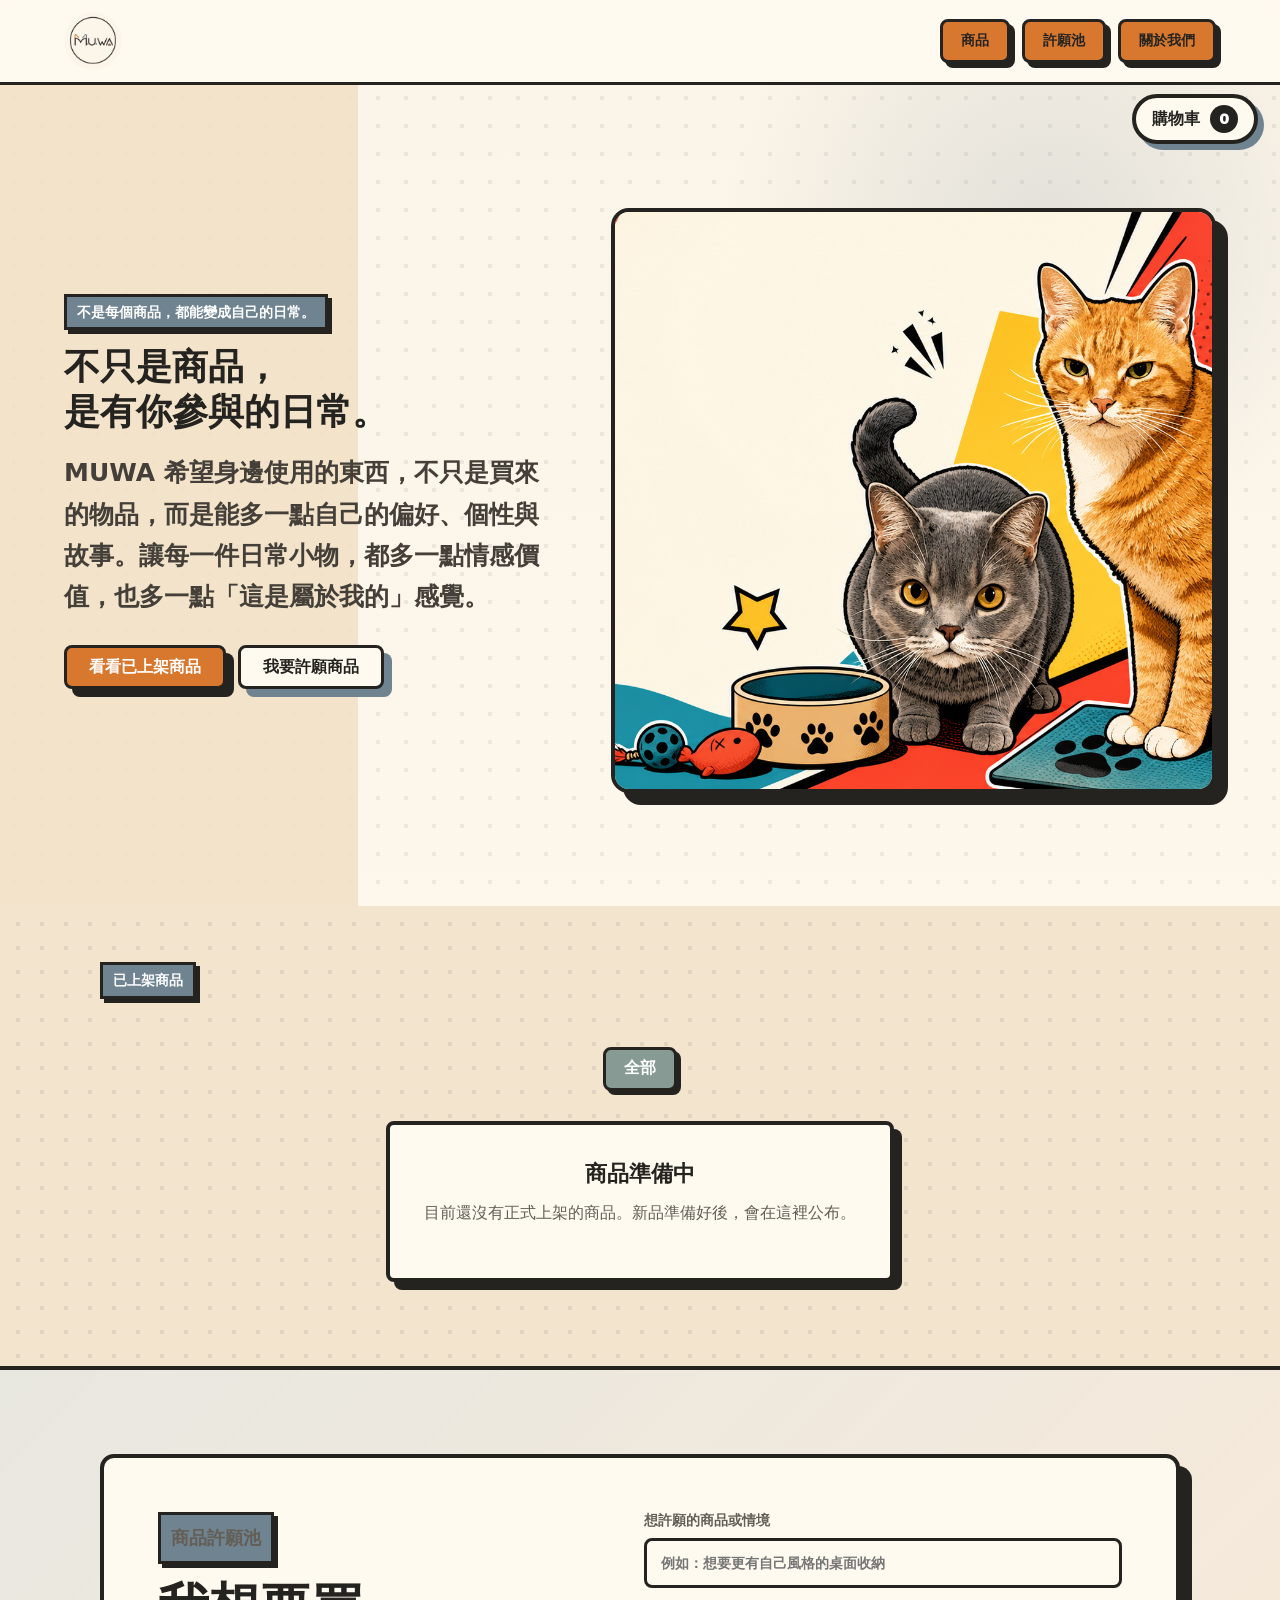
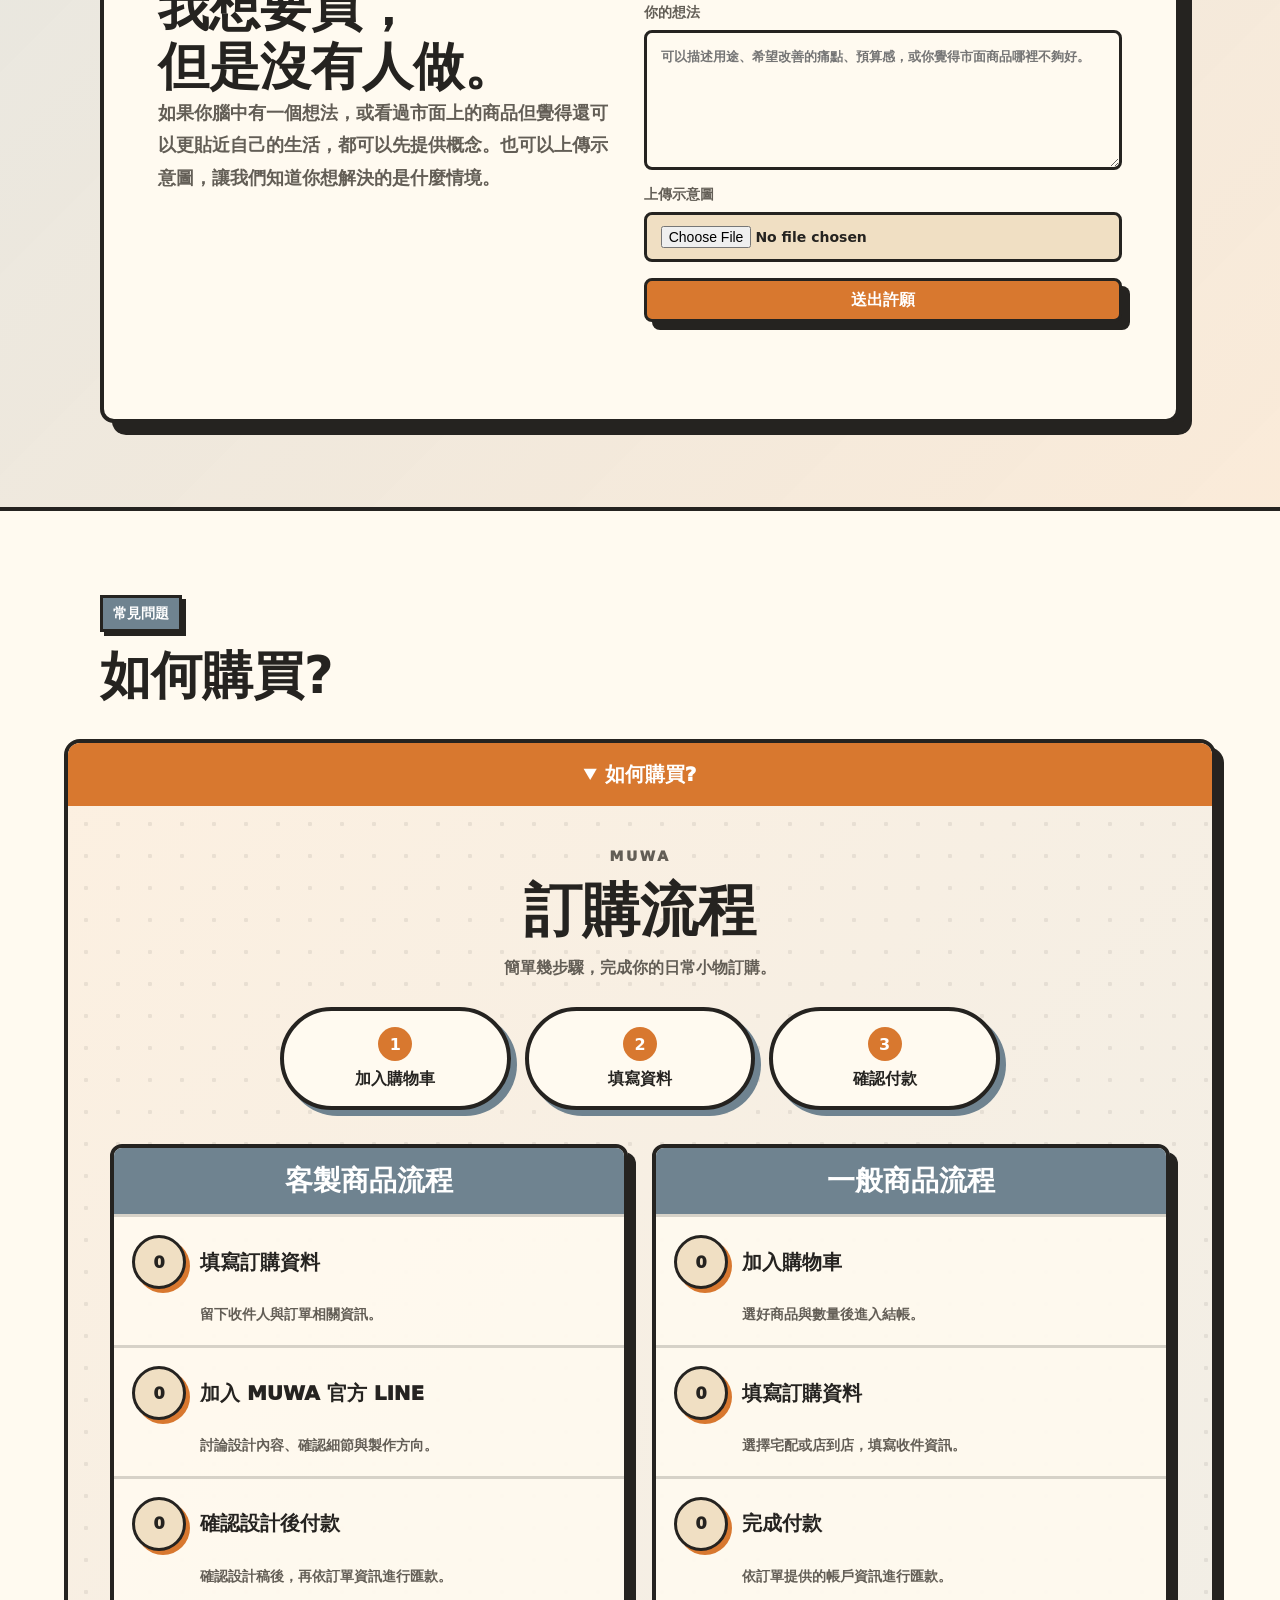
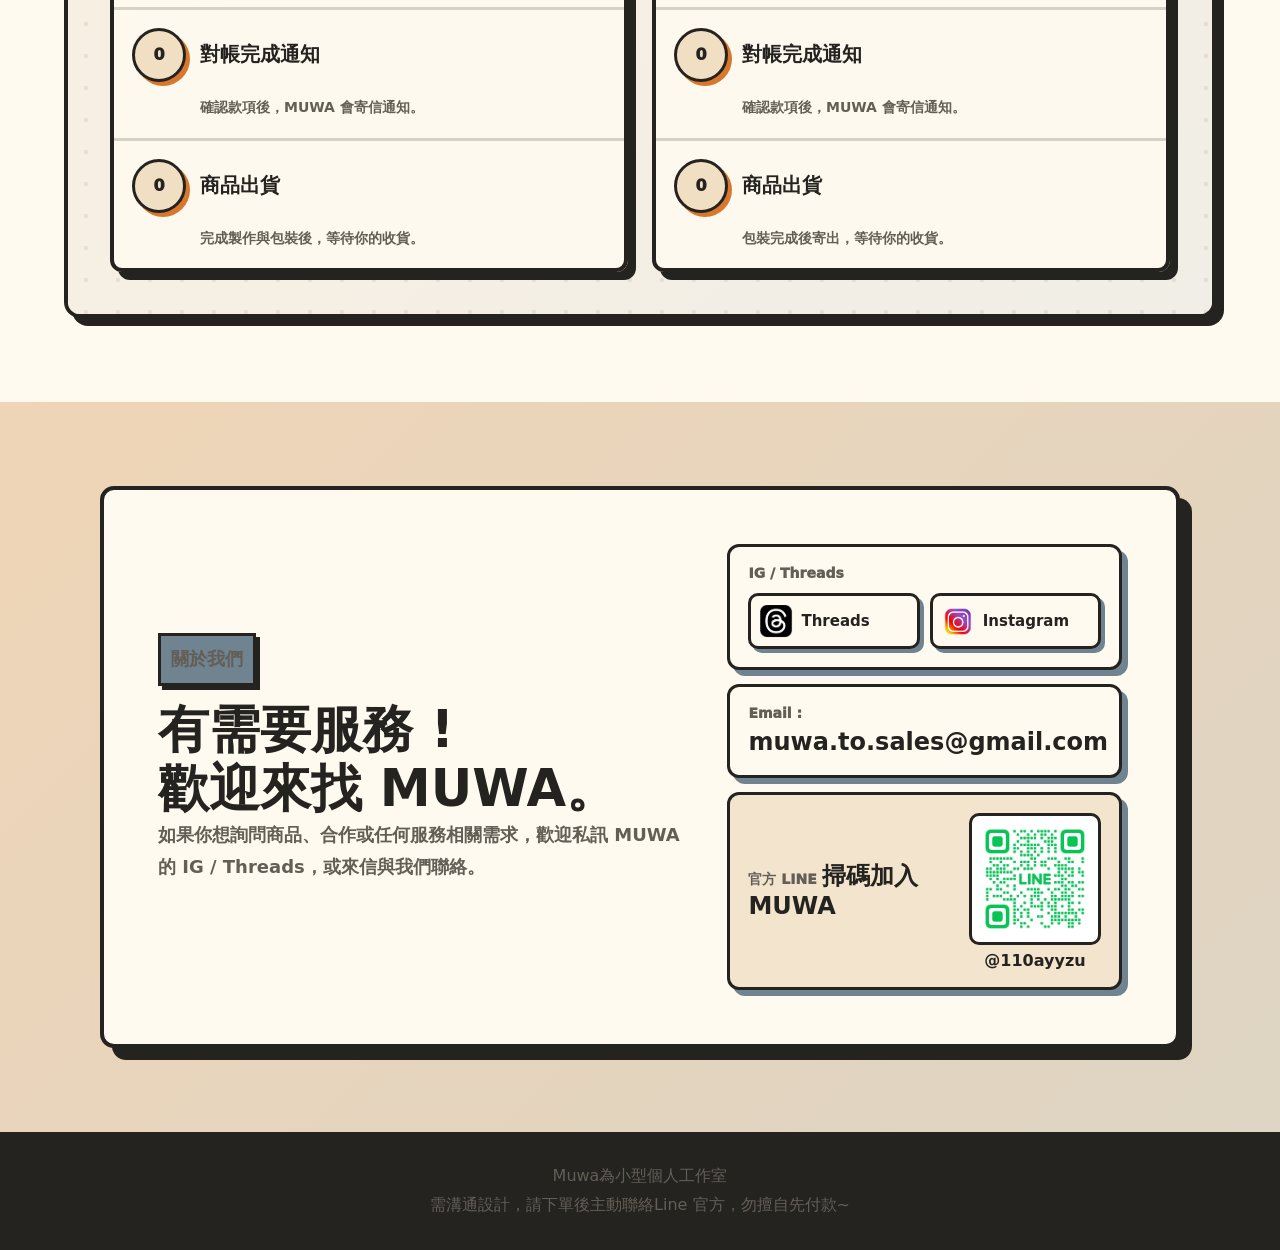
==== index.html @ a6f6527e "Fix add-on editor and add social buttons" ====
<!doctype html>
<html lang="zh-Hant">
  <head>
    <meta charset="UTF-8" />
    <meta name="viewport" content="width=device-width, initial-scale=1.0" />
    <title>MUWA｜不只是商品，是有你參與的日常</title>
    <meta
      name="description"
      content="MUWA 把實際做好、自己也願意使用的商品整理上架。讓每一件日常物品，都多一點關於你的元素與情感價值。"
    />
    <meta name="build-version" content="20260705-about-line-layout" />
    <link rel="stylesheet" href="./styles.css?v=20260705-social-addons" />
  </head>
  <body>
    <header class="site-header" aria-label="主要導覽">
      <a class="brand" href="#top" aria-label="回到首頁">
        <img class="brand-logo" src="./assets/muwa-logo.png" alt="MUWA" />
      </a>
      <nav class="nav-links" aria-label="頁面區塊">
        <a href="#products">商品</a>
        <a href="#wishlist">許願池</a>
        <a href="#about">關於我們</a>
      </nav>
    </header>

    <main id="top">
      <section class="hero" aria-labelledby="hero-title">
        <div class="hero-copy">
          <p class="quiet-line">不是每個商品，都能變成自己的日常。</p>
          <h1 id="hero-title">
            不只是商品，<br />
            是有你參與的日常。
          </h1>
          <p class="hero-lede">
            MUWA 希望身邊使用的東西，不只是買來的物品，而是能多一點自己的偏好、個性與故事。讓每一件日常小物，都多一點情感價值，也多一點「這是屬於我的」感覺。
          </p>
          <div class="hero-actions" aria-label="主要操作">
            <a class="button primary" href="#products">看看已上架商品</a>
            <a class="button secondary" href="#wishlist">我要許願商品</a>
          </div>
        </div>
        <div class="hero-scene">
          <img src="./assets/hero-pop-cats.png" alt="MUWA 普普風品牌主視覺" />
        </div>
      </section>

      <section class="product-section" id="products" aria-labelledby="products-title">
        <div class="section-heading">
          <div>
            <p class="section-kicker">已上架商品</p>
          </div>
        </div>

        <div class="filter-row" aria-label="商品分類">
          <button class="filter-button is-active" data-filter="all" type="button">全部</button>
        </div>

        <div class="product-grid" id="product-grid" aria-live="polite">
          <div class="empty-products">
            <h3>載入中~請稍後~</h3>
            <p>正在讀取最新上架商品。</p>
          </div>
        </div>
      </section>

      <section class="wishlist-section" id="wishlist" aria-labelledby="wishlist-title">
        <div class="wishlist-panel">
          <div>
            <p class="section-kicker">商品許願池</p>
            <h2 id="wishlist-title">
              我想要買，<br />
              但是沒有人做。
            </h2>
            <p>
              如果你腦中有一個想法，或看過市面上的商品但覺得還可以更貼近自己的生活，都可以先提供概念。也可以上傳示意圖，讓我們知道你想解決的是什麼情境。
            </p>
          </div>
          <form class="wishlist-form">
            <label>
              想許願的商品或情境
              <input type="text" name="wishTitle" placeholder="例如：想要更有自己風格的桌面收納" />
            </label>
            <label>
              你的想法
              <textarea name="wishDetail" rows="5" placeholder="可以描述用途、希望改善的痛點、預算感，或你覺得市面商品哪裡不夠好。"></textarea>
            </label>
            <label>
              上傳示意圖
              <input type="file" name="wishImage" accept="image/*" />
            </label>
            <button class="button primary" type="submit">送出許願</button>
            <p class="form-message" role="status" aria-live="polite"></p>
          </form>
        </div>
      </section>

      <section class="faq-section" aria-labelledby="faq-title">
        <div class="section-copy">
          <p class="section-kicker">常見問題</p>
          <h2 id="faq-title">如何購買?</h2>
        </div>
        <div class="faq-list">
          <details open>
            <summary>如何購買?</summary>
            <div class="order-flow-card" aria-label="MUWA 訂購流程">
              <div class="flow-heading">
                <span>MUWA</span>
                <strong>訂購流程</strong>
                <small>簡單幾步驟，完成你的日常小物訂購。</small>
              </div>

              <div class="flow-quick-steps" aria-label="基本步驟">
                <div>
                  <b>1</b>
                  <span>加入購物車</span>
                </div>
                <div>
                  <b>2</b>
                  <span>填寫資料</span>
                </div>
                <div>
                  <b>3</b>
                  <span>確認付款</span>
                </div>
              </div>

              <div class="flow-columns">
                <div class="flow-panel">
                  <h3>客製商品流程</h3>
                  <ol>
                    <li>
                      <span>填寫訂購資料</span>
                      <small>留下收件人與訂單相關資訊。</small>
                    </li>
                    <li>
                      <span>加入 MUWA 官方 LINE</span>
                      <small>討論設計內容、確認細節與製作方向。</small>
                    </li>
                    <li>
                      <span>確認設計後付款</span>
                      <small>確認設計稿後，再依訂單資訊進行匯款。</small>
                    </li>
                    <li>
                      <span>對帳完成通知</span>
                      <small>確認款項後，MUWA 會寄信通知。</small>
                    </li>
                    <li>
                      <span>商品出貨</span>
                      <small>完成製作與包裝後，等待你的收貨。</small>
                    </li>
                  </ol>
                </div>

                <div class="flow-panel">
                  <h3>一般商品流程</h3>
                  <ol>
                    <li>
                      <span>加入購物車</span>
                      <small>選好商品與數量後進入結帳。</small>
                    </li>
                    <li>
                      <span>填寫訂購資料</span>
                      <small>選擇宅配或店到店，填寫收件資訊。</small>
                    </li>
                    <li>
                      <span>完成付款</span>
                      <small>依訂單提供的帳戶資訊進行匯款。</small>
                    </li>
                    <li>
                      <span>對帳完成通知</span>
                      <small>確認款項後，MUWA 會寄信通知。</small>
                    </li>
                    <li>
                      <span>商品出貨</span>
                      <small>包裝完成後寄出，等待你的收貨。</small>
                    </li>
                  </ol>
                </div>
              </div>
            </div>
          </details>
        </div>
      </section>

      <section class="order-section" id="about" aria-labelledby="about-title">
        <div class="order-card">
          <div>
            <p class="section-kicker">關於我們</p>
            <h2 id="about-title">
              有需要服務 !<br />
              歡迎來找 MUWA。
            </h2>
            <p>如果你想詢問商品、合作或任何服務相關需求，歡迎私訊 MUWA 的 IG / Threads，或來信與我們聯絡。</p>
          </div>
          <div class="contact-card" aria-label="MUWA 聯絡資訊">
            <div class="contact-link social-card">
              <span>IG / Threads</span>
              <div class="social-buttons" aria-label="MUWA 社群連結">
                <a
                  class="social-button"
                  href="https://www.threads.com/@muwa.to.sales?invite=0"
                  target="_blank"
                  rel="noopener noreferrer"
                  aria-label="前往 MUWA Threads"
                >
                  <img src="./assets/threads.png" alt="" width="44" height="44" loading="lazy" />
                  <strong>Threads</strong>
                </a>
                <a
                  class="social-button"
                  href="https://www.instagram.com/muwa.to.sales?igsh=MWtxdW9sN3phMHhkeQ%3D%3D&utm_source=qr"
                  target="_blank"
                  rel="noopener noreferrer"
                  aria-label="前往 MUWA Instagram"
                >
                  <img src="./assets/ig.png" alt="" width="44" height="44" loading="lazy" />
                  <strong>Instagram</strong>
                </a>
              </div>
            </div>
            <a class="contact-link" href="mailto:muwa.to.sales@gmail.com">
              <span>Email :</span>
              <strong>muwa.to.sales@gmail.com</strong>
            </a>
            <div class="line-qr-card">
              <div>
                <span>官方 LINE</span>
                <strong>掃碼加入 MUWA</strong>
              </div>
              <div class="line-qr-code">
                <img src="./assets/line-qr.jpg" alt="MUWA 官方 LINE QR Code" width="180" height="180" loading="lazy" />
                <strong>@110ayyzu</strong>
              </div>
            </div>
          </div>
        </div>
      </section>
    </main>

    <footer class="site-footer">
      <p>
        Muwa為小型個人工作室<br />
        需溝通設計，請下單後主動聯絡Line 官方，勿擅自先付款~
      </p>
    </footer>

    <script src="./config.js?v=20260704-backend-wishlist-cache"></script>
    <script src="./script.js?v=20260704-backend-wishlist-cache"></script>
  </body>
</html>
---- styles.css ----
:root {
  --cream: #f8f0e4;
  --paper: #fffaf0;
  --ink: #252320;
  --muted: #635e56;
  --red: #d8782f;
  --yellow: #f0dfc3;
  --blue: #6f8390;
  --teal: #879a94;
  --orange: #d8782f;
  --pink: #ead3c4;
  --line: #252320;
  --shadow: 8px 8px 0 var(--ink);
  --radius: 8px;
  color: var(--ink);
  background: var(--cream);
  font-family: "Noto Sans TC", "PingFang TC", "Microsoft JhengHei", system-ui, sans-serif;
}

* {
  box-sizing: border-box;
}

[hidden] {
  display: none !important;
}

html {
  scroll-behavior: smooth;
  -webkit-text-size-adjust: 100%;
  text-size-adjust: 100%;
}

body {
  margin: 0;
  min-width: 320px;
  background:
    radial-gradient(circle at 14px 14px, rgba(37, 35, 32, 0.08) 0 2px, transparent 2.5px) 0 0 / 28px 28px,
    linear-gradient(180deg, #fbf4e8 0%, #fffaf0 44%, #f0dfc3 100%);
}

a {
  color: inherit;
  text-decoration: none;
}

button,
input,
select {
  font: inherit;
}

body.detail-open {
  overflow: hidden;
}

.site-header {
  position: sticky;
  top: 0;
  z-index: 20;
  display: flex;
  align-items: center;
  justify-content: space-between;
  gap: 24px;
  padding: 12px clamp(18px, 5vw, 72px);
  background: rgba(255, 250, 240, 0.92);
  border-bottom: 3px solid var(--ink);
  backdrop-filter: blur(14px);
}

.brand,
.nav-links,
.micro-proof,
.hero-actions,
.filter-row {
  display: flex;
  align-items: center;
}

.brand {
  flex: 0 0 auto;
  line-height: 0;
}

.brand-logo {
  display: block;
  width: 58px;
  height: 58px;
  max-height: none;
  object-fit: contain;
  border-radius: 50%;
}

.nav-links {
  gap: 12px;
  color: var(--ink);
  font-size: 14px;
  font-weight: 950;
}

.nav-links a {
  display: inline-flex;
  min-height: 44px;
  align-items: center;
  justify-content: center;
  padding: 0 18px;
  background: var(--orange);
  border: 3px solid var(--ink);
  border-radius: var(--radius);
  box-shadow: 5px 5px 0 var(--ink);
  transition: transform 180ms ease, box-shadow 180ms ease;
}

.nav-links a:hover {
  color: var(--ink);
  transform: translate(-2px, -2px);
}

.header-cta,
.button,
.filter-button {
  min-height: 44px;
  border: 3px solid var(--ink);
  border-radius: var(--radius);
  cursor: pointer;
  font-weight: 950;
}

.header-cta {
  display: inline-flex;
  align-items: center;
  padding: 0 18px;
  background: var(--orange);
  color: var(--ink);
  box-shadow: 5px 5px 0 var(--ink);
}

.hero {
  display: grid;
  grid-template-columns: minmax(0, 0.9fr) minmax(420px, 1.1fr);
  gap: clamp(28px, 4vw, 64px);
  align-items: center;
  min-height: calc(100vh - 79px);
  padding: clamp(34px, 6vw, 72px) clamp(18px, 5vw, 72px) 58px;
  background:
    linear-gradient(90deg, rgba(240, 223, 195, 0.82) 0 28%, transparent 28%),
    radial-gradient(circle at 82% 18%, rgba(111, 131, 144, 0.18), transparent 26%);
}

.hero-copy {
  max-width: 650px;
}

.quiet-line,
.section-kicker {
  display: inline-block;
  margin: 0 0 14px;
  padding: 7px 10px;
  background: var(--blue);
  border: 3px solid var(--ink);
  color: #fff;
  font-size: 14px;
  font-weight: 950;
  line-height: 1.2;
  box-shadow: 4px 4px 0 var(--ink);
}

h1,
h2,
h3,
p {
  margin-top: 0;
}

h1 {
  margin-bottom: 18px;
  font-size: clamp(30px, 3vw, 36px);
  line-height: 1.25;
  letter-spacing: 0;
}

.hero-lede {
  max-width: 590px;
  margin-bottom: 28px;
  color: #443f38;
  font-size: clamp(18px, 2vw, 25px);
  line-height: 1.65;
  font-weight: 750;
}

.hero-actions {
  flex-wrap: wrap;
  gap: 12px;
  margin-bottom: 22px;
}

.button {
  display: inline-flex;
  align-items: center;
  justify-content: center;
  padding: 0 22px;
  transition: transform 180ms ease, box-shadow 180ms ease;
}

.button:hover,
.filter-button:hover,
.header-cta:hover {
  transform: translate(-2px, -2px);
}

.button.primary {
  background: var(--orange);
  color: #fff;
  box-shadow: var(--shadow);
}

.button.secondary {
  background: var(--paper);
  color: var(--ink);
  box-shadow: 8px 8px 0 var(--blue);
}

.micro-proof {
  flex-wrap: wrap;
  gap: 10px;
}

.micro-proof span {
  padding: 8px 10px;
  background: var(--paper);
  border: 3px solid var(--ink);
  border-radius: 999px;
  color: var(--ink);
  font-size: 13px;
  font-weight: 950;
}

.hero-scene {
  position: relative;
}

.hero-scene img {
  width: 100%;
  height: min(65vh, 660px);
  min-height: 500px;
  object-fit: cover;
  object-position: center;
  border: 4px solid var(--ink);
  border-radius: 18px;
  box-shadow: 12px 12px 0 var(--ink);
  background: var(--yellow);
}

section {
  padding: 84px clamp(18px, 5vw, 72px);
}

.product-section {
  padding-top: 56px;
}

.intro-band {
  background:
    linear-gradient(135deg, rgba(216, 120, 47, 0.14), transparent 44%),
    var(--paper);
  border-top: 4px solid var(--ink);
  border-bottom: 4px solid var(--ink);
}

.section-copy,
.section-heading {
  max-width: 1080px;
  margin: 0 auto 34px;
}

.section-heading {
  display: grid;
  grid-template-columns: minmax(0, 0.9fr) minmax(280px, 0.55fr);
  gap: 28px;
  align-items: end;
}

h2 {
  margin-bottom: 0;
  font-size: clamp(33px, 4vw, 58px);
  line-height: 1.16;
  letter-spacing: 0;
}

.section-copy > p:not(.section-kicker),
.section-heading > p,
.quality-panel > .section-copy p:not(.section-kicker),
.wishlist-panel p,
.order-card p {
  color: var(--muted);
  font-size: 18px;
  line-height: 1.8;
  font-weight: 650;
}

.story-grid {
  display: grid;
  grid-template-columns: repeat(3, minmax(0, 1fr));
  gap: 18px;
  max-width: 1080px;
  margin: 0 auto;
}

.story-grid article {
  padding: 26px;
  background: var(--paper);
  border: 3px solid var(--ink);
  border-radius: var(--radius);
  box-shadow: 7px 7px 0 var(--ink);
}

.story-grid article:nth-child(2) {
  background: #e5edf0;
}

.story-grid article:nth-child(3) {
  background: #ead3c4;
}

.story-icon {
  display: inline-flex;
  width: 46px;
  height: 46px;
  align-items: center;
  justify-content: center;
  margin-bottom: 22px;
  background: var(--yellow);
  border: 3px solid var(--ink);
  border-radius: 50%;
  font-weight: 950;
}

h3 {
  margin-bottom: 10px;
  font-size: 22px;
}

.story-grid p,
.product-copy span,
.check-list p,
.faq-list p,
.site-footer p {
  color: var(--muted);
  line-height: 1.7;
}

.product-section {
  background:
    radial-gradient(circle at 18px 18px, rgba(37, 35, 32, 0.09) 0 2px, transparent 2.5px) 0 0 / 24px 24px,
    #f3e4cd;
}

.filter-row {
  flex-wrap: wrap;
  justify-content: center;
  gap: 10px;
  margin-bottom: 30px;
}

.filter-button {
  padding: 0 18px;
  background: var(--paper);
  color: var(--ink);
  box-shadow: 4px 4px 0 var(--ink);
}

.filter-button.is-active {
  background: var(--teal);
  color: #fff;
}

.product-grid {
  display: grid;
  grid-template-columns: repeat(4, minmax(0, 1fr));
  gap: 18px;
  max-width: 1160px;
  margin: 0 auto;
}

.empty-products {
  grid-column: 1 / -1;
  max-width: 720px;
  margin: 0 auto;
  padding: 34px;
  background: var(--paper);
  border: 4px solid var(--ink);
  border-radius: var(--radius);
  box-shadow: var(--shadow);
  text-align: center;
}

.empty-products p {
  color: var(--muted);
  line-height: 1.8;
}

.product-card {
  overflow: hidden;
  background: var(--paper);
  border: 4px solid var(--ink);
  border-radius: var(--radius);
  box-shadow: var(--shadow);
  transition: transform 180ms ease;
}

.product-card.is-hidden {
  display: none;
}

.product-card:hover {
  transform: translateY(-4px);
}

.product-open {
  display: grid;
  grid-template-rows: auto 1fr;
  width: 100%;
  height: 100%;
  padding: 0;
  border: 0;
  background: transparent;
  color: inherit;
  text-align: left;
  cursor: pointer;
}

.product-visual {
  position: relative;
  display: grid;
  aspect-ratio: 1.15 / 1;
  place-items: center;
  border-bottom: 4px solid var(--ink);
  overflow: hidden;
}

.product-category-badge {
  position: absolute;
  top: 12px;
  left: 12px;
  z-index: 2;
  display: inline-flex;
  min-height: 34px;
  align-items: center;
  padding: 0 10px;
  background: var(--yellow);
  border: 3px solid var(--ink);
  color: var(--ink);
  font-size: 14px;
  font-weight: 950;
  line-height: 1.2;
  box-shadow: 4px 4px 0 var(--ink);
}

.product-visual.has-image {
  background: #f0dfc3;
}

.product-visual.has-image img {
  width: 100%;
  height: 100%;
  object-fit: contain;
  object-position: var(--image-position, 50% 50%);
  transform: scale(var(--image-scale, 1));
}

.image-frame {
  width: 100%;
  height: 100%;
  background-image: var(--image-url);
  background-position: var(--image-position, 50% 50%);
  background-size: var(--image-size, 100% auto);
  background-repeat: no-repeat;
}

.product-visual .image-frame {
  background-size: contain;
}

.product-visual::before,
.product-visual::after,
.product-visual > span:not(.product-category-badge) {
  content: "";
  position: absolute;
}

.visual-bowl {
  background: linear-gradient(135deg, var(--yellow) 0 50%, #fffaf0 50%);
}

.visual-bowl > span:not(.product-category-badge) {
  width: 132px;
  height: 70px;
  bottom: 58px;
  background: var(--red);
  border: 4px solid var(--ink);
  border-radius: 0 0 46px 46px;
  box-shadow: 7px 7px 0 var(--ink);
}

.visual-bowl::before {
  width: 152px;
  height: 32px;
  bottom: 112px;
  background: #fffaf0;
  border: 4px solid var(--ink);
  border-radius: 50%;
  z-index: 2;
}

.visual-mat {
  background: linear-gradient(135deg, #e5edf0 0 50%, var(--pink) 50%);
}

.visual-mat > span:not(.product-category-badge) {
  width: 144px;
  height: 96px;
  background:
    radial-gradient(circle at 44px 48px, var(--ink) 0 8px, transparent 9px),
    radial-gradient(circle at 74px 48px, var(--ink) 0 8px, transparent 9px),
    radial-gradient(circle at 60px 64px, var(--ink) 0 9px, transparent 10px),
    var(--paper);
  border: 4px solid var(--ink);
  border-radius: 16px;
  box-shadow: 7px 7px 0 var(--ink);
}

.visual-key {
  background: linear-gradient(135deg, #fffaf0 0 45%, var(--blue) 45%);
}

.visual-key > span:not(.product-category-badge) {
  width: 112px;
  height: 112px;
  background: var(--orange);
  border: 4px solid var(--ink);
  border-radius: 50% 50% 44% 44%;
  box-shadow: 7px 7px 0 var(--ink);
}

.visual-key::before,
.visual-key::after {
  width: 32px;
  height: 32px;
  top: 52px;
  background: var(--orange);
  border: 4px solid var(--ink);
  transform: rotate(45deg);
}

.visual-key::before {
  left: calc(50% - 66px);
}

.visual-key::after {
  right: calc(50% - 66px);
}

.visual-toy {
  background: linear-gradient(135deg, var(--teal) 0 48%, #fffaf0 48%);
}

.visual-toy > span:not(.product-category-badge) {
  width: 132px;
  height: 28px;
  background: var(--yellow);
  border: 4px solid var(--ink);
  border-radius: 999px;
  transform: rotate(-18deg);
  box-shadow: 7px 7px 0 var(--ink);
}

.visual-toy::before {
  width: 48px;
  height: 48px;
  background: var(--red);
  border: 4px solid var(--ink);
  border-radius: 50%;
  transform: translate(62px, -38px);
}

.product-copy {
  display: flex;
  min-height: 260px;
  flex-direction: column;
  justify-content: space-between;
  gap: 18px;
  padding: 20px;
}

.product-copy-main {
  display: grid;
  gap: 8px;
}

.product-copy h3 {
  margin: 0;
}

.product-copy-main p,
.product-copy-main span {
  margin: 0;
}

.product-copy strong {
  display: inline-flex;
  min-height: 32px;
  align-items: center;
  padding: 6px 10px;
  background: var(--ink);
  color: #fff;
  border-radius: 999px;
  font-size: 13px;
}

.product-meta {
  display: flex;
  width: 100%;
  flex-wrap: nowrap;
  gap: 10px;
  justify-content: space-between;
  align-items: center;
  margin-top: auto;
}

.product-meta strong {
  margin-top: 0;
}

.product-link {
  display: inline-flex;
  min-height: 32px;
  align-items: center;
  padding: 0 10px;
  background: var(--orange);
  border: 3px solid var(--ink);
  border-radius: 999px;
  color: #fff;
  font-size: 13px;
  font-weight: 950;
}

.product-detail-pill {
  display: inline-flex;
  min-height: 32px;
  align-items: center;
  justify-content: center;
  white-space: nowrap;
  padding: 0 10px;
  background: var(--orange);
  border: 3px solid var(--ink);
  border-radius: 999px;
  color: #fff;
  font-size: 13px;
  font-weight: 950;
}

.product-detail {
  position: fixed;
  inset: 0;
  z-index: 80;
  display: none;
  padding: 28px;
  overflow: auto;
}

.product-detail.is-open {
  display: block;
}

.product-detail-backdrop {
  position: fixed;
  inset: 0;
  background: rgba(37, 35, 32, 0.72);
}

.product-detail-panel {
  position: relative;
  z-index: 1;
  display: grid;
  grid-template-columns: minmax(320px, 1fr) minmax(320px, 0.82fr);
  gap: 32px;
  width: min(1180px, 100%);
  margin: 0 auto;
  padding: clamp(20px, 3vw, 36px);
  background: var(--paper);
  border: 4px solid var(--ink);
  border-radius: 14px;
  box-shadow: 14px 14px 0 var(--ink);
}

.product-detail-panel > * {
  min-width: 0;
}

.detail-close {
  position: absolute;
  top: 14px;
  right: 14px;
  width: 44px;
  height: 44px;
  border: 3px solid var(--ink);
  border-radius: 50%;
  background: var(--orange);
  color: #fff;
  font-size: 28px;
  font-weight: 950;
  line-height: 1;
  cursor: pointer;
}

.detail-gallery {
  display: grid;
  gap: 14px;
  align-content: start;
  min-width: 0;
}

.detail-main-image {
  display: grid;
  width: 100%;
  max-width: 100%;
  aspect-ratio: 1.45 / 1;
  min-height: 360px;
  place-items: center;
  overflow: hidden;
  background: var(--yellow);
  border: 4px solid var(--ink);
  border-radius: var(--radius);
}

.detail-main-image img {
  width: 100%;
  height: 100%;
  max-height: 620px;
  object-fit: cover;
  object-position: var(--image-position, 50% 50%);
  transform: scale(var(--image-scale, 1));
  background: #fffaf0;
}

.detail-main-image .image-frame {
  width: 100%;
  height: 100%;
}

.detail-image-placeholder {
  display: grid;
  width: 100%;
  min-height: 470px;
  place-items: center;
  color: var(--muted);
  font-size: 34px;
  font-weight: 950;
}

.detail-thumbs {
  display: grid;
  grid-template-columns: repeat(5, minmax(0, 1fr));
  gap: 10px;
}

.detail-thumbs button {
  aspect-ratio: 1;
  overflow: hidden;
  padding: 0;
  background: var(--paper);
  border: 3px solid var(--ink);
  border-radius: var(--radius);
  cursor: pointer;
}

.detail-thumbs button.is-active {
  border-color: var(--orange);
  box-shadow: 4px 4px 0 var(--ink);
}

.detail-thumbs img {
  width: 100%;
  height: 100%;
  object-fit: cover;
}

.detail-info {
  align-self: start;
  padding-right: 52px;
}

.detail-info h2 {
  margin-bottom: 14px;
  font-size: clamp(30px, 4vw, 46px);
}

.detail-description {
  display: grid;
  gap: 8px;
  color: var(--ink);
  font-size: 18px;
  font-weight: 800;
  line-height: 1.75;
}

.detail-description p {
  margin: 0;
}

.detail-note {
  margin: 22px 0;
  padding: 16px 18px;
  border-left: 5px solid var(--orange);
  background: #fff5e6;
  color: var(--ink);
  font-weight: 800;
  line-height: 1.7;
}

.detail-price {
  display: block;
  margin: 0 0 14px;
  font-size: 32px;
  font-weight: 950;
}

.purchase-options {
  display: grid;
  gap: 10px;
  margin: 14px 0;
}

.purchase-option-row {
  display: grid;
  gap: 9px;
  padding: 10px;
  background: #fffaf0;
  border: 3px solid var(--ink);
  border-radius: 8px;
}

.purchase-line {
  display: grid;
  grid-template-columns: minmax(0, 1fr) auto auto;
  gap: 9px;
  align-items: center;
}

.purchase-option-name {
  min-height: 50px;
  display: grid;
  justify-items: start;
  gap: 1px;
  padding: 8px 12px;
  background: var(--paper);
  border: 3px solid var(--ink);
  border-radius: 8px;
  color: var(--ink);
  font-weight: 950;
  text-align: left;
}

.purchase-option-name:focus-visible {
  outline: 4px solid var(--orange);
  outline-offset: 3px;
}

.purchase-option-name small {
  color: var(--muted);
  font-size: 13px;
  font-weight: 950;
}

.option-qty {
  display: grid;
  grid-template-columns: 34px 42px 34px;
  border: 3px solid var(--ink);
  background: var(--paper);
}

.option-qty button,
.option-qty span {
  min-height: 44px;
  display: grid;
  place-items: center;
  border: 0;
  background: var(--paper);
  color: var(--ink);
  font-weight: 950;
}

.option-qty button,
.option-qty span {
  min-height: 34px;
  font-size: 18px;
}

.option-qty span {
  border-right: 3px solid var(--ink);
  border-left: 3px solid var(--ink);
}

.purchase-subtotal {
  white-space: nowrap;
  color: var(--ink);
  font-size: 16px;
  font-weight: 950;
}

.addon-options {
  display: grid;
  gap: 8px;
  padding: 10px;
  background: #fff3df;
  border: 2px dashed rgba(37, 35, 32, .45);
  border-radius: 8px;
}

.addon-options > p {
  margin: 0;
  color: var(--muted);
  font-size: 13px;
  font-weight: 950;
}

.addon-option-row {
  display: grid;
  grid-template-columns: minmax(0, 1fr) auto auto;
  gap: 8px;
  align-items: center;
}

.addon-option-row span {
  color: var(--ink);
  font-size: 15px;
  font-weight: 900;
}

.addon-option-row small {
  color: var(--muted);
  font-weight: 950;
}

.addon-option-row strong {
  white-space: nowrap;
  font-size: 14px;
}

.addon-option-row.is-locked {
  opacity: .55;
}

.addon-option-row button:disabled {
  cursor: not-allowed;
  color: rgba(37, 35, 32, .35);
}

.addon-qty {
  grid-template-columns: 30px 36px 30px;
}

.purchase-total {
  display: flex;
  align-items: center;
  justify-content: space-between;
  gap: 14px;
  margin: 12px 0 14px;
  padding: 14px 16px;
  background: #fff3df;
  border-left: 6px solid var(--orange);
  color: var(--ink);
  font-size: 22px;
  font-weight: 950;
}

.quantity-control {
  display: grid;
  grid-template-columns: 52px minmax(80px, 1fr) 52px;
  width: min(100%, 360px);
  margin-bottom: 18px;
  border: 3px solid var(--ink);
  background: var(--paper);
}

.quantity-control button {
  min-height: 48px;
  border: 0;
  background: #fffaf0;
  color: var(--ink);
  font-size: 24px;
  font-weight: 950;
  cursor: pointer;
}

.quantity-control span {
  display: grid;
  min-height: 48px;
  place-items: center;
  border-right: 3px solid var(--ink);
  border-left: 3px solid var(--ink);
  font-weight: 950;
}

.detail-actions {
  display: grid;
  grid-template-columns: repeat(2, minmax(0, 1fr));
  gap: 12px;
  width: min(100%, 460px);
}

.detail-actions .button {
  width: 100%;
}

.detail-tabs,
.detail-tab-panel {
  grid-column: 1 / -1;
}

.detail-tabs {
  display: grid;
  grid-template-columns: repeat(3, minmax(0, 1fr));
  gap: 0;
  margin-top: 18px;
  border-bottom: 3px solid var(--ink);
}

.detail-tabs button {
  min-height: 58px;
  border: 0;
  background: transparent;
  color: var(--muted);
  font-size: 18px;
  font-weight: 950;
  cursor: pointer;
}

.detail-tabs button.is-active {
  color: var(--ink);
  box-shadow: inset 0 -5px 0 var(--orange);
}

.detail-tab-panel {
  display: grid;
  gap: 10px;
  min-height: 180px;
  padding: 28px 0 0;
  justify-items: center;
  text-align: center;
}

.detail-tab-panel h3 {
  margin: 0;
  font-size: 28px;
}

.detail-tab-panel p {
  max-width: 840px;
  margin: 0 auto 10px;
  color: var(--ink);
  font-size: 17px;
  font-weight: 750;
  line-height: 1.9;
}

.detail-tab-panel[data-current-tab="shipping"] p {
  text-align: center;
  white-space: pre-wrap;
}

.detail-tab-panel[data-current-tab="shipping"] pre {
  max-width: 100%;
  margin: 0 auto;
  overflow-x: auto;
  color: var(--ink);
  font: inherit;
  font-size: 17px;
  font-weight: 750;
  line-height: 1.9;
  text-align: center;
  white-space: pre-wrap;
}

.cart-message {
  min-height: 28px;
  margin: 0 0 10px;
  color: #536a63;
  font-weight: 950;
}

.cart-button {
  position: fixed;
  top: 94px;
  right: 22px;
  z-index: 70;
  display: inline-flex;
  min-height: 50px;
  align-items: center;
  gap: 10px;
  padding: 0 16px;
  background: var(--paper);
  border: 4px solid var(--ink);
  border-radius: 999px;
  color: var(--ink);
  font-weight: 950;
  box-shadow: 6px 6px 0 var(--blue);
  cursor: pointer;
}

.cart-button.has-items {
  background: var(--orange);
  color: #fff;
  box-shadow: 6px 6px 0 var(--ink);
}

.cart-count {
  display: grid;
  min-width: 28px;
  height: 28px;
  place-items: center;
  background: var(--ink);
  border-radius: 50%;
  color: #fff;
  font-size: 14px;
}

.cart-detail,
.line-checkout,
.order-checkout {
  position: fixed;
  inset: 0;
  z-index: 90;
  display: none;
  padding: 28px;
  overflow: auto;
}

.cart-detail.is-open,
.line-checkout.is-open,
.order-checkout.is-open {
  display: grid;
  place-items: center;
}

.cart-backdrop,
.line-backdrop,
.order-backdrop {
  position: fixed;
  inset: 0;
  background: rgba(37, 35, 32, 0.72);
}

.cart-panel,
.line-panel,
.order-panel {
  position: relative;
  z-index: 1;
  width: min(760px, 100%);
  padding: clamp(22px, 4vw, 38px);
  background: var(--paper);
  border: 4px solid var(--ink);
  border-radius: 14px;
  box-shadow: 14px 14px 0 var(--ink);
}

.cart-list {
  display: grid;
  gap: 12px;
  margin: 22px 0;
}

.cart-row {
  display: grid;
  grid-template-columns: 82px minmax(0, 1fr) minmax(150px, 0.35fr);
  gap: 14px;
  align-items: center;
  padding: 12px;
  background: var(--yellow);
  border: 3px solid var(--ink);
  border-radius: var(--radius);
}

.cart-row-image {
  width: 82px;
  height: 82px;
  overflow: hidden;
  display: grid;
  place-items: center;
  background: var(--paper);
  border: 3px solid var(--ink);
  border-radius: var(--radius);
  color: var(--muted);
  font-weight: 950;
}

.cart-row-image img {
  width: 100%;
  height: 100%;
  object-fit: cover;
}

.cart-row h3,
.cart-row p {
  margin: 0;
}

.cart-total {
  display: flex;
  align-items: center;
  justify-content: space-between;
  gap: 16px;
  padding: 16px;
  background: var(--paper);
  border: 3px solid var(--ink);
  border-radius: var(--radius);
  font-size: 22px;
  font-weight: 950;
}

.cart-qty {
  display: grid;
  grid-template-columns: 42px 1fr 42px;
  border: 3px solid var(--ink);
  background: var(--paper);
}

.cart-qty button,
.cart-qty span {
  min-height: 42px;
  display: grid;
  place-items: center;
  border: 0;
  background: transparent;
  font-weight: 950;
}

.cart-qty span {
  border-right: 3px solid var(--ink);
  border-left: 3px solid var(--ink);
}

.cart-actions {
  display: flex;
  flex-wrap: wrap;
  justify-content: flex-end;
  gap: 12px;
}

.line-panel {
  width: min(520px, 100%);
  text-align: center;
}

.line-panel img {
  width: min(360px, 100%);
  border: 4px solid var(--ink);
  border-radius: var(--radius);
  background: #fff;
}

.order-panel {
  width: min(840px, 100%);
}

.order-intro,
.field-note {
  color: var(--muted);
  font-weight: 750;
  line-height: 1.7;
}

.order-summary,
.order-form {
  display: grid;
  gap: 14px;
}

.order-summary {
  margin: 18px 0;
  padding: 16px;
  background: var(--yellow);
  border: 3px solid var(--ink);
  border-radius: var(--radius);
}

.order-summary-row,
.order-total,
.bank-card {
  display: grid;
  gap: 8px;
}

.order-summary-row,
.order-total {
  grid-template-columns: minmax(0, 1fr) auto;
  align-items: center;
}

.order-summary-row span {
  min-width: 0;
}

.order-grid {
  display: grid;
  grid-template-columns: repeat(2, minmax(0, 1fr));
  gap: 14px;
}

.shipping-fieldset {
  display: grid;
  gap: 10px;
  margin: 0;
  padding: 16px;
  border: 3px solid var(--ink);
  border-radius: var(--radius);
}

.shipping-fieldset legend {
  padding: 0 8px;
  font-weight: 950;
}

.field-label {
  display: inline-flex;
  align-items: baseline;
  gap: 4px;
}

.required-mark {
  color: var(--orange);
  font-weight: 950;
}

.shipping-choice {
  display: flex;
  grid-template-columns: none;
  gap: 10px;
  align-items: center;
  padding: 12px;
  background: #fffaf0;
  border: 3px solid rgba(37, 35, 32, 0.18);
  border-radius: var(--radius);
  color: var(--ink);
}

.shipping-choice input {
  width: auto;
  min-height: 0;
}

.shipping-choice span {
  display: flex;
  flex-wrap: wrap;
  gap: 8px;
  align-items: center;
  font-size: 16px;
}

.shipping-choice strong,
.order-total strong {
  color: var(--orange);
}

.shipping-fields {
  display: grid;
  gap: 12px;
}

.store-lookup {
  display: inline-flex;
  min-height: 50px;
  align-items: center;
  justify-content: center;
  align-self: end;
  padding: 0 16px;
  background: var(--blue);
  border: 3px solid var(--ink);
  border-radius: var(--radius);
  color: #fff;
  font-weight: 950;
  box-shadow: 5px 5px 0 var(--ink);
}

.order-total {
  margin-top: 6px;
  padding: 16px;
  background: rgba(216, 120, 47, 0.12);
  border-left: 6px solid var(--orange);
  font-size: 18px;
  font-weight: 950;
}

.order-success {
  display: grid;
  gap: 18px;
}

.order-success h2 {
  font-size: clamp(38px, 7vw, 72px);
}

.success-check {
  display: inline-grid;
  place-items: center;
  width: 96px;
  height: 96px;
  margin: 0 auto 16px;
  color: #fff;
  background: #18a957;
  border: 5px solid var(--ink);
  border-radius: 999px;
  box-shadow: 8px 8px 0 var(--ink);
  font-size: 62px;
  font-weight: 950;
  line-height: 1;
}

.success-line-qr {
  display: block;
  width: min(280px, 80%);
  margin: 18px auto;
  border: 4px solid var(--ink);
  border-radius: var(--radius);
  background: #fff;
}

.bank-card {
  padding: 18px;
  background: var(--yellow);
  border: 3px solid var(--ink);
  border-radius: var(--radius);
  box-shadow: 7px 7px 0 var(--ink);
}

.bank-card span {
  color: var(--muted);
  font-weight: 950;
}

.bank-card strong {
  font-size: 24px;
}

.quality-section {
  background: var(--paper);
}

.quality-panel {
  display: grid;
  grid-template-columns: minmax(0, 0.85fr) minmax(320px, 1fr);
  gap: 42px;
  max-width: 1120px;
  margin: 0 auto;
  align-items: start;
}

.quality-panel .section-copy {
  margin: 0;
}

.check-list {
  display: grid;
  gap: 14px;
}

.check-list div {
  padding: 22px;
  background: #e5edf0;
  border: 3px solid var(--ink);
  border-radius: var(--radius);
  box-shadow: 6px 6px 0 var(--ink);
}

.check-list div:nth-child(2) {
  background: #f0dfc3;
}

.check-list div:nth-child(3) {
  background: #ead3c4;
}

.check-list span {
  display: inline-flex;
  margin-bottom: 10px;
  padding: 6px 10px;
  background: var(--ink);
  color: #fff;
  font-weight: 950;
}

.gallery-section {
  background: var(--ink);
  color: #fff;
}

.wishlist-section {
  background:
    linear-gradient(135deg, rgba(111, 131, 144, 0.16), rgba(216, 120, 47, 0.12)),
    var(--paper);
  border-top: 4px solid var(--ink);
  border-bottom: 4px solid var(--ink);
}

.wishlist-panel {
  display: grid;
  grid-template-columns: minmax(0, 0.85fr) minmax(320px, 0.9fr);
  gap: 34px;
  align-items: start;
  max-width: 1080px;
  margin: 0 auto;
  padding: clamp(28px, 5vw, 54px);
  background: var(--paper);
  border: 4px solid var(--ink);
  border-radius: 14px;
  box-shadow: 12px 12px 0 var(--ink);
}

.wishlist-form {
  display: grid;
  gap: 16px;
}

.gallery-section .section-kicker {
  background: var(--yellow);
  color: var(--ink);
}

.gallery-section .section-heading > p,
.gallery-section blockquote,
.gallery-section figcaption {
  color: rgba(255, 255, 255, 0.82);
}

.quote-rail {
  display: grid;
  grid-template-columns: repeat(3, minmax(0, 1fr));
  gap: 18px;
  max-width: 1120px;
  margin: 0 auto;
}

figure {
  margin: 0;
  padding: 26px;
  border: 3px solid #fff;
  border-radius: var(--radius);
  background: rgba(255, 255, 255, 0.08);
  box-shadow: 6px 6px 0 var(--red);
}

blockquote {
  margin: 0 0 18px;
  font-size: 22px;
  font-weight: 900;
  line-height: 1.55;
}

figcaption {
  font-size: 14px;
  font-weight: 900;
}

.faq-section {
  background: var(--paper);
}

.faq-list {
  max-width: 1160px;
  margin: 0 auto;
}

details {
  border: 4px solid var(--ink);
  border-radius: 16px;
  background: var(--paper);
  box-shadow: var(--shadow);
  overflow: hidden;
}

details:last-child {
  border-bottom: 4px solid var(--ink);
}

summary {
  cursor: pointer;
  padding: 18px 22px;
  background: var(--orange);
  color: #fff;
  font-size: 20px;
  font-weight: 950;
  text-align: center;
}

details p {
  margin-bottom: 22px;
  max-width: 720px;
}

.order-flow-card {
  padding: clamp(22px, 4vw, 42px);
  background:
    radial-gradient(circle at 18px 18px, rgba(37, 35, 32, 0.08) 0 2px, transparent 2.5px) 0 0 / 32px 32px,
    linear-gradient(135deg, rgba(216, 120, 47, 0.08), rgba(111, 131, 144, 0.1)),
    var(--paper);
}

.flow-heading {
  display: grid;
  justify-items: center;
  gap: 8px;
  margin-bottom: 28px;
  text-align: center;
}

.flow-heading span {
  color: var(--muted);
  font-size: 14px;
  font-weight: 950;
  letter-spacing: 0.18em;
}

.flow-heading strong {
  font-size: clamp(34px, 5vw, 58px);
  font-weight: 950;
}

.flow-heading small {
  color: var(--muted);
  font-size: 16px;
  font-weight: 850;
}

.flow-quick-steps {
  display: grid;
  grid-template-columns: repeat(3, minmax(0, 1fr));
  gap: 14px;
  max-width: 720px;
  margin: 0 auto 34px;
}

.flow-quick-steps div {
  position: relative;
  display: grid;
  justify-items: center;
  gap: 8px;
  padding: 16px 10px;
  border: 4px solid var(--ink);
  border-radius: 999px;
  background: #fffaf0;
  box-shadow: 6px 6px 0 var(--blue);
  font-weight: 950;
}

.flow-quick-steps b {
  display: grid;
  width: 34px;
  height: 34px;
  place-items: center;
  border-radius: 50%;
  background: var(--orange);
  color: #fff;
}

.flow-columns {
  display: grid;
  grid-template-columns: repeat(2, minmax(0, 1fr));
  gap: 24px;
  align-items: start;
}

.flow-panel {
  border: 4px solid var(--ink);
  border-radius: 12px;
  background: rgba(255, 250, 240, 0.94);
  box-shadow: 8px 8px 0 var(--ink);
  overflow: hidden;
}

.flow-panel h3 {
  margin: 0;
  padding: 14px 18px;
  background: var(--blue);
  color: #fff;
  font-size: clamp(20px, 2.4vw, 28px);
  text-align: center;
}

.flow-panel ol {
  display: grid;
  gap: 0;
  margin: 0;
  padding: 0;
  list-style: none;
}

.flow-panel li {
  position: relative;
  display: grid;
  grid-template-columns: 54px minmax(0, 1fr);
  gap: 14px;
  align-items: center;
  padding: 18px;
  border-top: 3px solid rgba(37, 35, 32, 0.18);
}

.flow-panel li::before {
  content: counter(list-item);
  display: grid;
  width: 48px;
  height: 48px;
  place-items: center;
  border: 3px solid var(--ink);
  border-radius: 50%;
  background: var(--yellow);
  box-shadow: 4px 4px 0 var(--orange);
  font-weight: 950;
}

.flow-panel li span,
.flow-panel li small {
  grid-column: 2;
}

.flow-panel li span {
  font-size: 20px;
  font-weight: 950;
}

.flow-panel li small {
  color: var(--muted);
  font-size: 14px;
  font-weight: 800;
  line-height: 1.7;
}

.order-section {
  background:
    linear-gradient(135deg, rgba(216, 120, 47, 0.14), rgba(111, 131, 144, 0.16)),
    #f3e4cd;
}

.order-card {
  display: grid;
  grid-template-columns: minmax(0, 0.95fr) minmax(0, 0.7fr);
  gap: 34px;
  align-items: center;
  max-width: 1080px;
  margin: 0 auto;
  padding: clamp(28px, 5vw, 54px);
  background: var(--paper);
  border: 4px solid var(--ink);
  border-radius: 14px;
  box-shadow: 12px 12px 0 var(--ink);
}

.contact-card {
  display: grid;
  gap: 14px;
  width: 100%;
  min-width: 0;
}

.contact-link,
.line-qr-card {
  display: grid;
  gap: 6px;
  padding: 18px;
  background: #fffaf0;
  border: 3px solid var(--ink);
  border-radius: 12px;
  box-shadow: 6px 6px 0 var(--blue);
  min-width: 0;
}

.contact-link {
  color: var(--ink);
  text-decoration: none;
}

.contact-link span,
.line-qr-card span {
  color: var(--muted);
  font-size: 14px;
  font-weight: 950;
}

.contact-link strong,
.line-qr-card strong {
  color: var(--ink);
  font-size: clamp(18px, 2vw, 24px);
  line-height: 1.25;
}

.social-card {
  gap: 12px;
}

.social-buttons {
  display: grid;
  grid-template-columns: repeat(2, minmax(0, 1fr));
  gap: 10px;
}

.social-button {
  display: flex;
  align-items: center;
  gap: 8px;
  min-width: 0;
  padding: 8px;
  background: var(--paper);
  border: 3px solid var(--ink);
  border-radius: 10px;
  color: var(--ink);
  text-decoration: none;
  box-shadow: 4px 4px 0 var(--blue);
}

.social-button img {
  width: 34px;
  height: 34px;
  flex: 0 0 auto;
  object-fit: contain;
  border-radius: 8px;
}

.social-button strong {
  min-width: 0;
  font-size: 15px;
  line-height: 1.1;
}

.line-qr-card {
  grid-template-columns: minmax(0, 1fr) 132px;
  align-items: center;
  background: #f3e4cd;
}

.line-qr-code {
  display: grid;
  gap: 8px;
  justify-items: center;
  min-width: 0;
}

.line-qr-code img {
  width: 132px;
  max-width: 100%;
  height: auto;
  aspect-ratio: 1;
  display: block;
  object-fit: contain;
  padding: 8px;
  background: #fff;
  border: 3px solid var(--ink);
  border-radius: 10px;
}

.line-qr-code strong {
  font-size: 16px;
  line-height: 1;
}

.interest-form {
  display: grid;
  gap: 16px;
}

label {
  display: grid;
  gap: 8px;
  color: var(--muted);
  font-size: 14px;
  font-weight: 950;
}

.admin-section {
  padding-top: 74px;
}

.admin-layout {
  display: grid;
  grid-template-columns: minmax(320px, 0.8fr) minmax(0, 1fr);
  gap: 28px;
  max-width: 1120px;
  margin: 0 auto;
}

.admin-form,
.admin-products {
  display: grid;
  gap: 16px;
  align-self: start;
  padding: 26px;
  background: var(--paper);
  border: 4px solid var(--ink);
  border-radius: 14px;
  box-shadow: var(--shadow);
}

.admin-actions {
  display: flex;
  align-items: center;
  justify-content: space-between;
  gap: 16px;
}

.admin-actions h2 {
  font-size: 28px;
}

.admin-list {
  display: grid;
  gap: 14px;
}

.empty-admin {
  margin: 0;
  color: var(--muted);
  line-height: 1.7;
}

.admin-item {
  display: grid;
  grid-template-columns: 86px minmax(0, 1fr) auto;
  gap: 14px;
  align-items: center;
  padding: 14px;
  background: #f3e4cd;
  border: 3px solid var(--ink);
  border-radius: var(--radius);
}

.admin-item img,
.admin-thumb {
  width: 86px;
  height: 86px;
  object-fit: cover;
  border: 3px solid var(--ink);
  border-radius: var(--radius);
  background: var(--paper);
}

.admin-thumb {
  display: grid;
  place-items: center;
  color: var(--muted);
  font-size: 13px;
  font-weight: 950;
}

.admin-item p,
.admin-item h3,
.admin-item span {
  margin: 0;
}

.admin-item p {
  color: var(--orange);
  font-size: 13px;
  font-weight: 950;
}

input,
select,
textarea {
  width: 100%;
  min-height: 50px;
  padding: 0 14px;
  background: #fffaf0;
  border: 3px solid var(--ink);
  border-radius: var(--radius);
  color: var(--ink);
  font-weight: 800;
}

textarea {
  min-height: 132px;
  padding: 14px;
  resize: vertical;
  line-height: 1.6;
}

input[type="file"] {
  padding: 11px 14px;
  background: #f0dfc3;
}

.form-message {
  min-height: 27px;
  margin: 0;
  color: #536a63;
  font-weight: 950;
}

.site-footer {
  display: flex;
  justify-content: center;
  text-align: center;
  padding: 30px clamp(18px, 5vw, 72px);
  background: var(--ink);
  color: #fff;
}

.site-footer p {
  margin: 0;
  line-height: 1.8;
}

@media (max-width: 980px) {
  .nav-links {
    display: flex;
    flex-wrap: wrap;
    justify-content: flex-end;
  }

  .hero,
  .section-heading,
  .quality-panel,
  .wishlist-panel,
  .admin-layout,
  .order-card,
  .product-detail-panel {
    grid-template-columns: 1fr;
  }

  .detail-info {
    padding-right: 0;
  }

  .detail-main-image,
  .detail-image-placeholder {
    min-height: 300px;
  }

  .hero {
    min-height: auto;
  }

  .story-grid,
  .product-grid,
  .quote-rail {
    grid-template-columns: repeat(2, minmax(0, 1fr));
  }

  .flow-columns {
    grid-template-columns: 1fr;
  }
}

@media (max-width: 640px) {
  .site-header {
    padding: 12px 16px;
  }

  .brand-logo {
    width: 50px;
    height: 50px;
  }

  .header-cta {
    display: none;
  }

  .hero,
  section {
    padding-left: 16px;
    padding-right: 16px;
  }

  h1 {
    font-size: 29px;
  }

  h2 {
    font-size: 31px;
  }

  .quiet-line {
    max-width: calc(100% - 150px);
    line-height: 1.35;
    white-space: normal;
  }

  .cart-button {
    top: 132px;
    right: 14px;
    min-height: 42px;
    padding: 0 12px;
    gap: 8px;
    font-size: 17px;
    box-shadow: 5px 5px 0 var(--blue);
  }

  .cart-count {
    min-width: 32px;
    height: 32px;
    padding: 0 8px;
    font-size: 17px;
  }

  .hero-scene img {
    height: 430px;
    min-height: 0;
  }

  .story-grid,
  .product-grid,
  .quote-rail {
    grid-template-columns: 1fr;
  }

  .product-copy {
    min-height: 230px;
  }

  .product-meta {
    gap: 8px;
  }

  .product-copy strong,
  .product-detail-pill {
    font-size: 12px;
  }

  .faq-list {
    max-width: 100%;
  }

  summary {
    padding: 16px;
    font-size: 20px;
  }

  .order-flow-card {
    padding: 18px;
  }

  .order-card {
    padding: 24px 18px;
  }

  .line-qr-card {
    grid-template-columns: 1fr;
    justify-items: center;
    text-align: center;
  }

  .social-buttons {
    width: 100%;
  }

  .social-button {
    justify-content: center;
  }

  .line-qr-code img {
    width: min(180px, 70vw);
  }

  .flow-quick-steps {
    grid-template-columns: 1fr;
    gap: 10px;
    margin-bottom: 22px;
  }

  .flow-quick-steps div {
    grid-template-columns: 34px minmax(0, 1fr);
    justify-items: start;
    border-radius: 12px;
    text-align: left;
  }

  .flow-panel li {
    grid-template-columns: 44px minmax(0, 1fr);
    gap: 10px;
    padding: 14px;
  }

  .flow-panel li::before {
    width: 40px;
    height: 40px;
  }

  .flow-panel li span {
    font-size: 17px;
  }

  .site-footer {
    flex-direction: column;
  }

  .product-detail {
    padding: 10px;
  }

  .cart-detail,
  .line-checkout,
  .order-checkout {
    padding: 10px;
  }

  .product-detail-panel {
    gap: 20px;
    width: 100%;
    padding: 14px;
    border-width: 3px;
    box-shadow: 8px 8px 0 var(--ink);
  }

  .detail-close {
    top: 8px;
    right: 8px;
  }

  .line-panel h2 {
    margin-top: 32px;
    padding: 0 38px;
    font-size: 30px;
    line-height: 1.18;
  }

  .line-panel .detail-close {
    width: 36px;
    height: 36px;
    font-size: 23px;
  }

  .order-panel,
  .cart-panel,
  .line-panel {
    padding: 18px;
    border-width: 3px;
    box-shadow: 8px 8px 0 var(--ink);
  }

  .order-panel h2 {
    padding-right: 38px;
    font-size: 30px;
  }

  .order-grid,
  .order-summary-row,
  .order-total {
    grid-template-columns: 1fr;
  }

  .store-lookup {
    width: 100%;
  }

  .bank-card strong {
    font-size: 20px;
    overflow-wrap: anywhere;
  }

  .detail-main-image,
  .detail-image-placeholder {
    min-height: 0;
  }

  .detail-note {
    margin: 16px 0;
    padding: 12px 14px;
    font-size: 16px;
    line-height: 1.65;
  }

  .detail-price {
    font-size: 28px;
    line-height: 1.15;
  }

  .detail-actions,
  .purchase-line,
  .addon-option-row,
  .purchase-option-row,
  .cart-row {
    grid-template-columns: 1fr;
  }

  .purchase-line,
  .addon-option-row {
    justify-items: start;
  }

  .purchase-option-name,
  .purchase-subtotal,
  .addon-option-row > span,
  .addon-option-row > strong {
    width: 100%;
  }

  .option-qty {
    width: 160px;
    grid-template-columns: 48px 58px 48px;
  }

  .addon-qty {
    width: 142px;
    grid-template-columns: 42px 52px 42px;
  }

  .option-qty button,
  .option-qty span {
    min-height: 42px;
  }

  .detail-thumbs {
    grid-template-columns: repeat(4, minmax(0, 1fr));
  }

  .detail-tabs {
    grid-template-columns: repeat(3, minmax(0, 1fr));
    border-top: 3px solid var(--ink);
  }

  .detail-tabs button {
    min-height: 48px;
    padding: 0 5px;
    font-size: 14px;
    line-height: 1.25;
  }

  .detail-tab-panel {
    min-height: 0;
    padding-top: 22px;
  }

  .detail-tab-panel p {
    font-size: 16px;
    line-height: 1.85;
  }

  .admin-item {
    grid-template-columns: 72px minmax(0, 1fr);
  }

  .admin-item button {
    grid-column: 1 / -1;
  }
}

@media (prefers-reduced-motion: reduce) {
  *,
  *::before,
  *::after {
    scroll-behavior: auto !important;
    transition: none !important;
  }
}
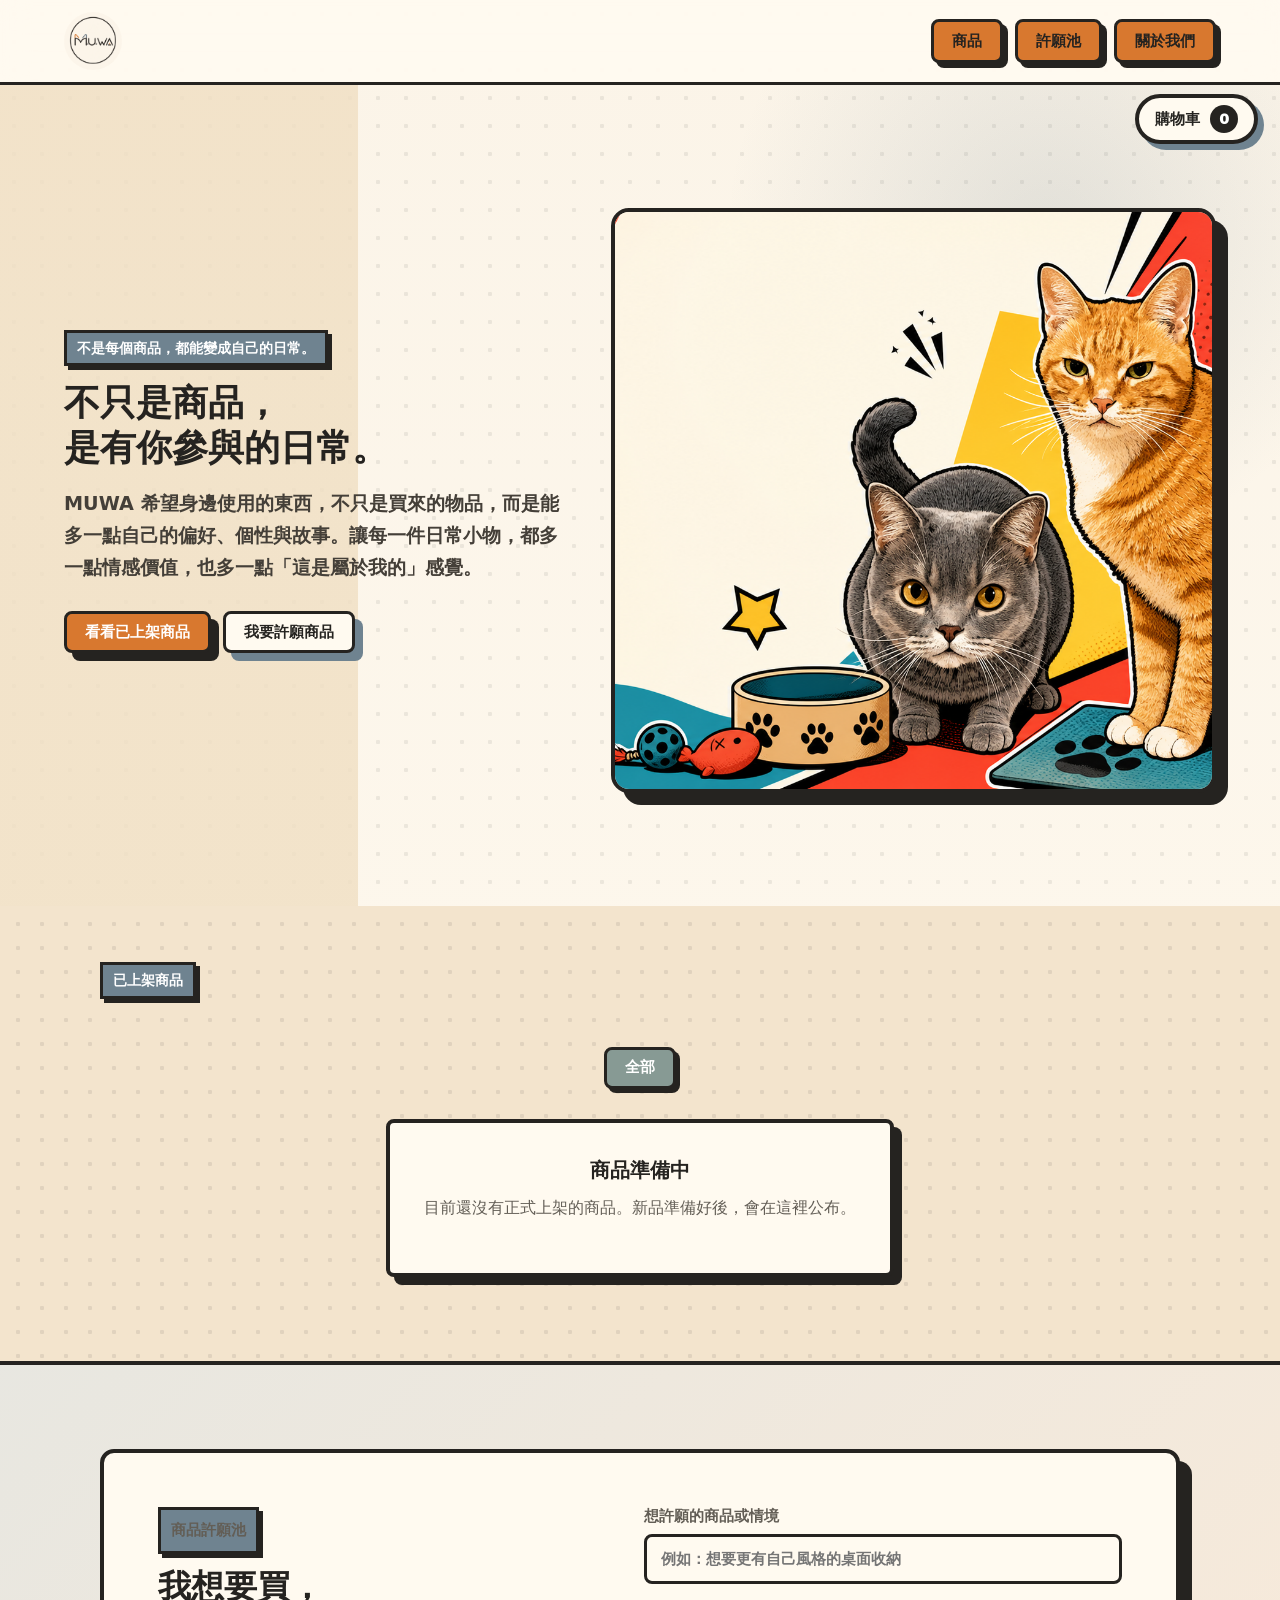
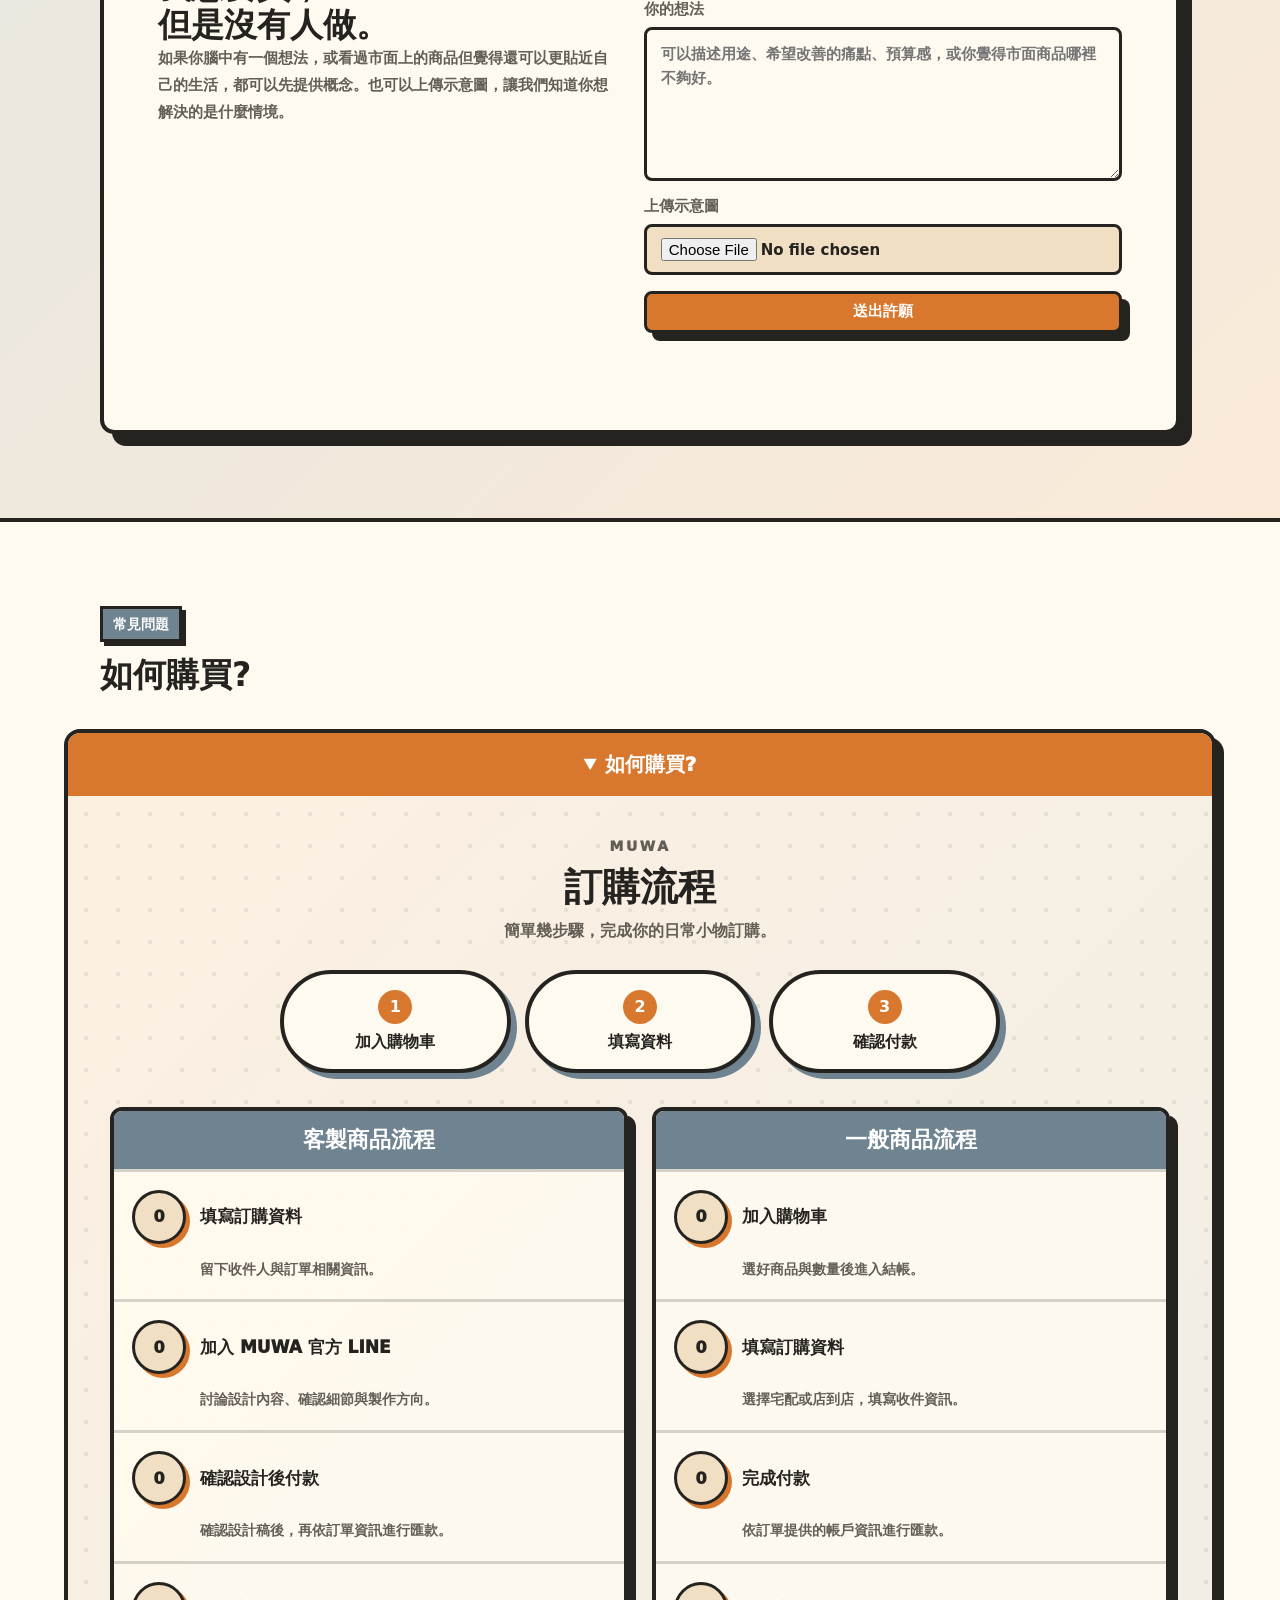
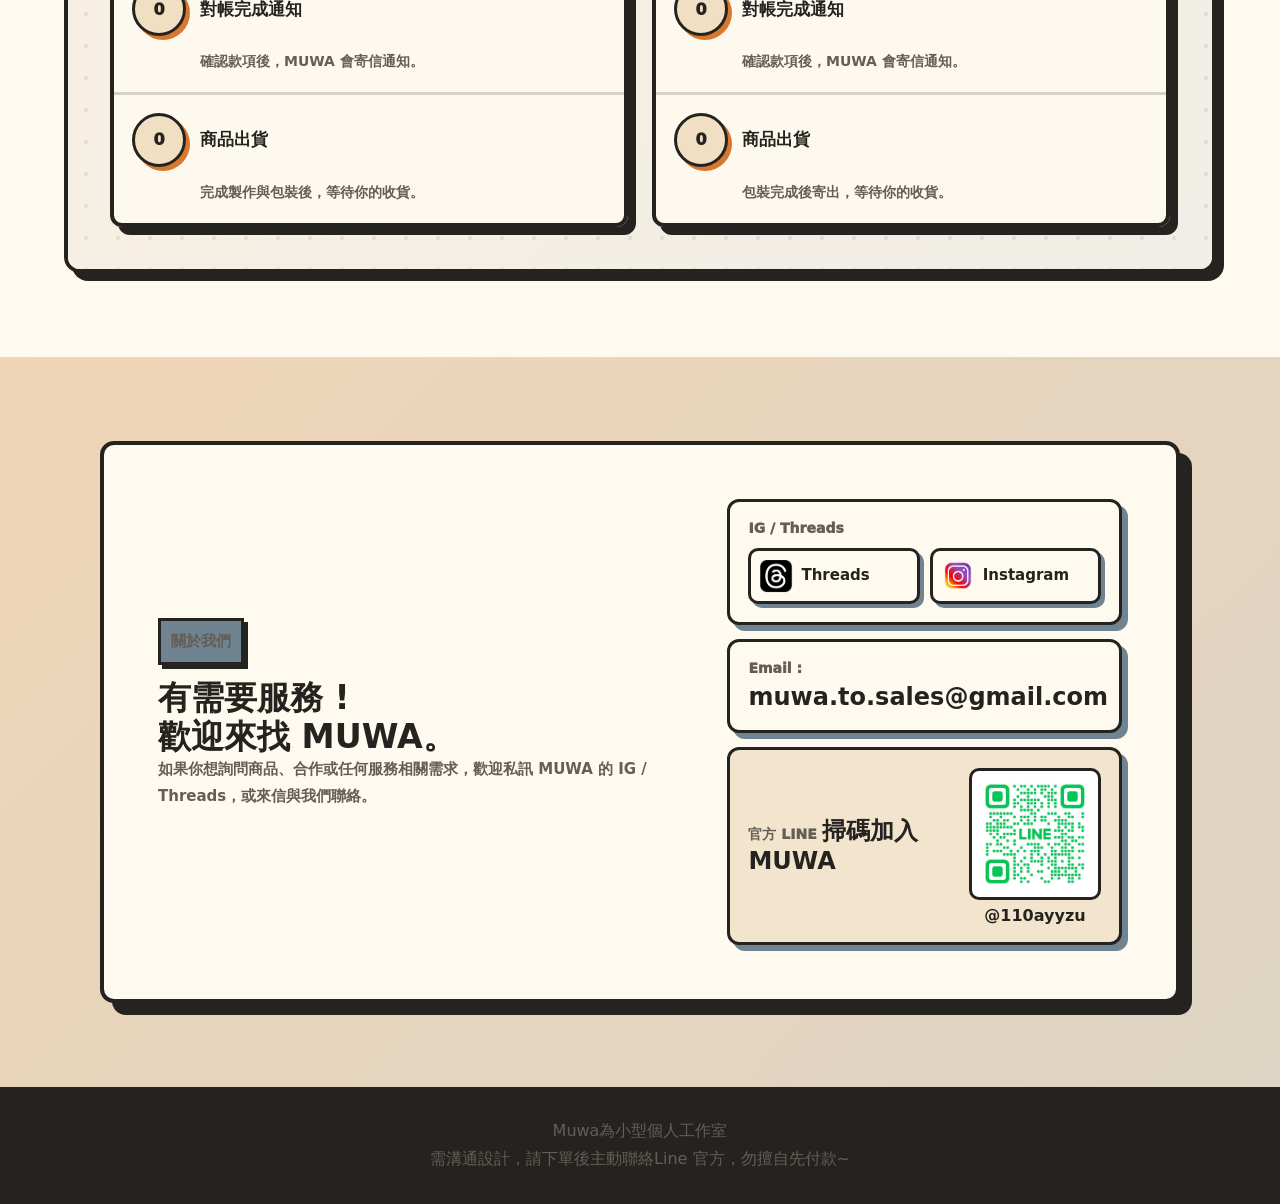
==== commit fd3306e5: "Allow free add-ons and tune typography" ====
--- a/index.html
+++ b/index.html
@@ -9,7 +9,7 @@
       content="MUWA 把實際做好、自己也願意使用的商品整理上架。讓每一件日常物品，都多一點關於你的元素與情感價值。"
     />
     <meta name="build-version" content="20260705-about-line-layout" />
-    <link rel="stylesheet" href="./styles.css?v=20260705-social-addons" />
+    <link rel="stylesheet" href="./styles.css?v=20260706-type-zero-addon-2" />
   </head>
   <body>
     <header class="site-header" aria-label="主要導覽">
@@ -245,6 +245,6 @@
     </footer>
 
     <script src="./config.js?v=20260704-backend-wishlist-cache"></script>
-    <script src="./script.js?v=20260704-backend-wishlist-cache"></script>
+    <script src="./script.js?v=20260706-type-zero-addon-2"></script>
   </body>
 </html>
--- a/styles.css
+++ b/styles.css
@@ -2007,11 +2007,138 @@
   line-height: 1.8;
 }
 
+/* Typography tuning: keep MUWA bold, but closer to modern shop reading scale. */
+.hero-lede {
+  font-size: clamp(16px, 1.5vw, 20px);
+}
+
+h2 {
+  font-size: clamp(26px, 2.6vw, 36px);
+}
+
+h3,
+.product-copy h3 {
+  font-size: 20px;
+  line-height: 1.35;
+}
+
+.section-copy > p:not(.section-kicker),
+.section-heading > p,
+.quality-panel > .section-copy p:not(.section-kicker),
+.wishlist-panel p,
+.order-card p,
+.product-copy span,
+.check-list p,
+.faq-list p {
+  font-size: 15px;
+}
+
+.product-copy {
+  min-height: 220px;
+}
+
+.detail-info h2 {
+  font-size: clamp(26px, 2.6vw, 34px);
+  line-height: 1.2;
+}
+
+.detail-description {
+  font-size: 16px;
+}
+
+.detail-price {
+  font-size: 28px;
+}
+
+.purchase-option-name,
+.addon-option-row span {
+  font-size: 15px;
+}
+
+.purchase-subtotal,
+.addon-option-row strong {
+  font-size: 14px;
+}
+
+.purchase-total {
+  font-size: 18px;
+}
+
+.detail-tabs button {
+  min-height: 50px;
+  font-size: 16px;
+}
+
+.detail-tab-panel h3 {
+  font-size: 22px;
+}
+
+.detail-tab-panel p,
+.detail-tab-panel[data-current-tab="shipping"] pre {
+  font-size: 15px;
+  line-height: 1.85;
+}
+
+.order-success h2 {
+  font-size: clamp(30px, 5vw, 44px);
+}
+
+.success-check {
+  width: 78px;
+  height: 78px;
+  font-size: 48px;
+}
+
+.flow-heading strong {
+  font-size: clamp(28px, 3.4vw, 38px);
+}
+
+.flow-panel h3 {
+  font-size: clamp(18px, 2vw, 22px);
+}
+
+.flow-panel li span {
+  font-size: 17px;
+}
+
+.nav-links,
+.button,
+.filter-button,
+.cart-button,
+.quantity-control,
+.cart-qty,
+.option-qty,
+input,
+select,
+textarea {
+  font-size: 15px;
+}
+
+.button,
+.filter-button {
+  min-height: 42px;
+  padding: 0 18px;
+}
+
+.header-cta {
+  font-size: 15px;
+}
+
+.option-qty button,
+.option-qty span {
+  font-size: 15px;
+}
+
+label {
+  font-size: 15px;
+}
+
 @media (max-width: 980px) {
   .nav-links {
     display: flex;
     flex-wrap: wrap;
     justify-content: flex-end;
+    font-size: 14px;
   }
 
   .hero,
@@ -2053,9 +2180,21 @@
     padding: 12px 16px;
   }
 
+  .nav-links {
+    gap: 7px;
+    font-size: 13px;
+  }
+
+  .nav-links a {
+    min-height: 38px;
+    padding: 0 10px;
+    border-width: 2px;
+    box-shadow: 4px 4px 0 var(--ink);
+  }
+
   .brand-logo {
-    width: 50px;
-    height: 50px;
+    width: 46px;
+    height: 46px;
   }
 
   .header-cta {
@@ -2069,11 +2208,11 @@
   }
 
   h1 {
-    font-size: 29px;
+    font-size: 26px;
   }
 
   h2 {
-    font-size: 31px;
+    font-size: 26px;
   }
 
   .quiet-line {
@@ -2083,12 +2222,12 @@
   }
 
   .cart-button {
-    top: 132px;
+    top: 88px;
     right: 14px;
     min-height: 42px;
     padding: 0 12px;
     gap: 8px;
-    font-size: 17px;
+    font-size: 15px;
     box-shadow: 5px 5px 0 var(--blue);
   }
 
@@ -2096,7 +2235,7 @@
     min-width: 32px;
     height: 32px;
     padding: 0 8px;
-    font-size: 17px;
+    font-size: 15px;
   }
 
   .hero-scene img {
@@ -2266,8 +2405,19 @@
     line-height: 1.65;
   }
 
+  .detail-info h2,
+  .line-panel h2,
+  .order-panel h2 {
+    font-size: 26px;
+  }
+
+  .detail-description,
+  .detail-note {
+    font-size: 15px;
+  }
+
   .detail-price {
-    font-size: 28px;
+    font-size: 24px;
     line-height: 1.15;
   }
 
@@ -2327,8 +2477,9 @@
     padding-top: 22px;
   }
 
-  .detail-tab-panel p {
-    font-size: 16px;
+  .detail-tab-panel p,
+  .detail-tab-panel[data-current-tab="shipping"] pre {
+    font-size: 14px;
     line-height: 1.85;
   }
 
@@ -2338,6 +2489,28 @@
 
   .admin-item button {
     grid-column: 1 / -1;
+  }
+}
+
+@media (max-width: 640px) {
+  .nav-links {
+    gap: 7px;
+    font-size: 13px;
+  }
+
+  .nav-links a {
+    min-height: 38px;
+    padding: 0 10px;
+    border-width: 2px;
+    box-shadow: 4px 4px 0 var(--ink);
+  }
+
+  .cart-button {
+    font-size: 15px;
+  }
+
+  .cart-count {
+    font-size: 14px;
   }
 }
 
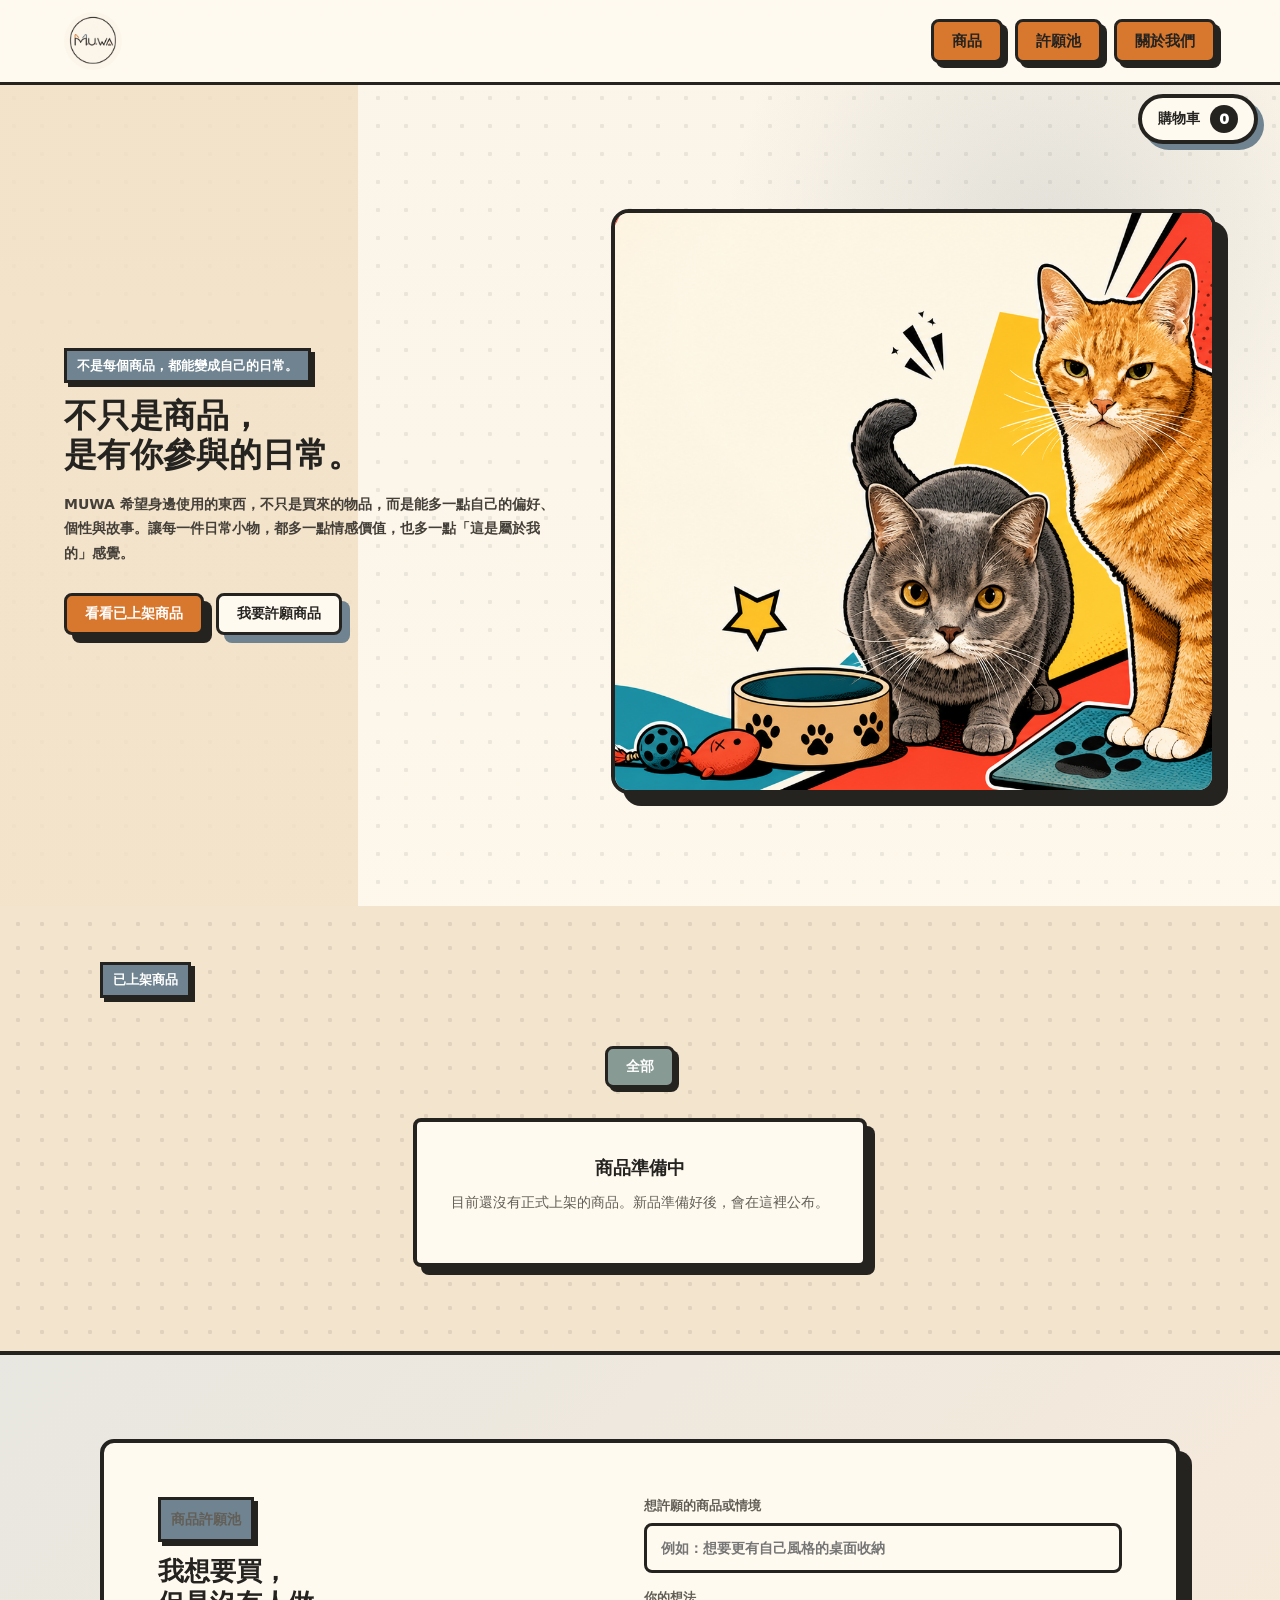
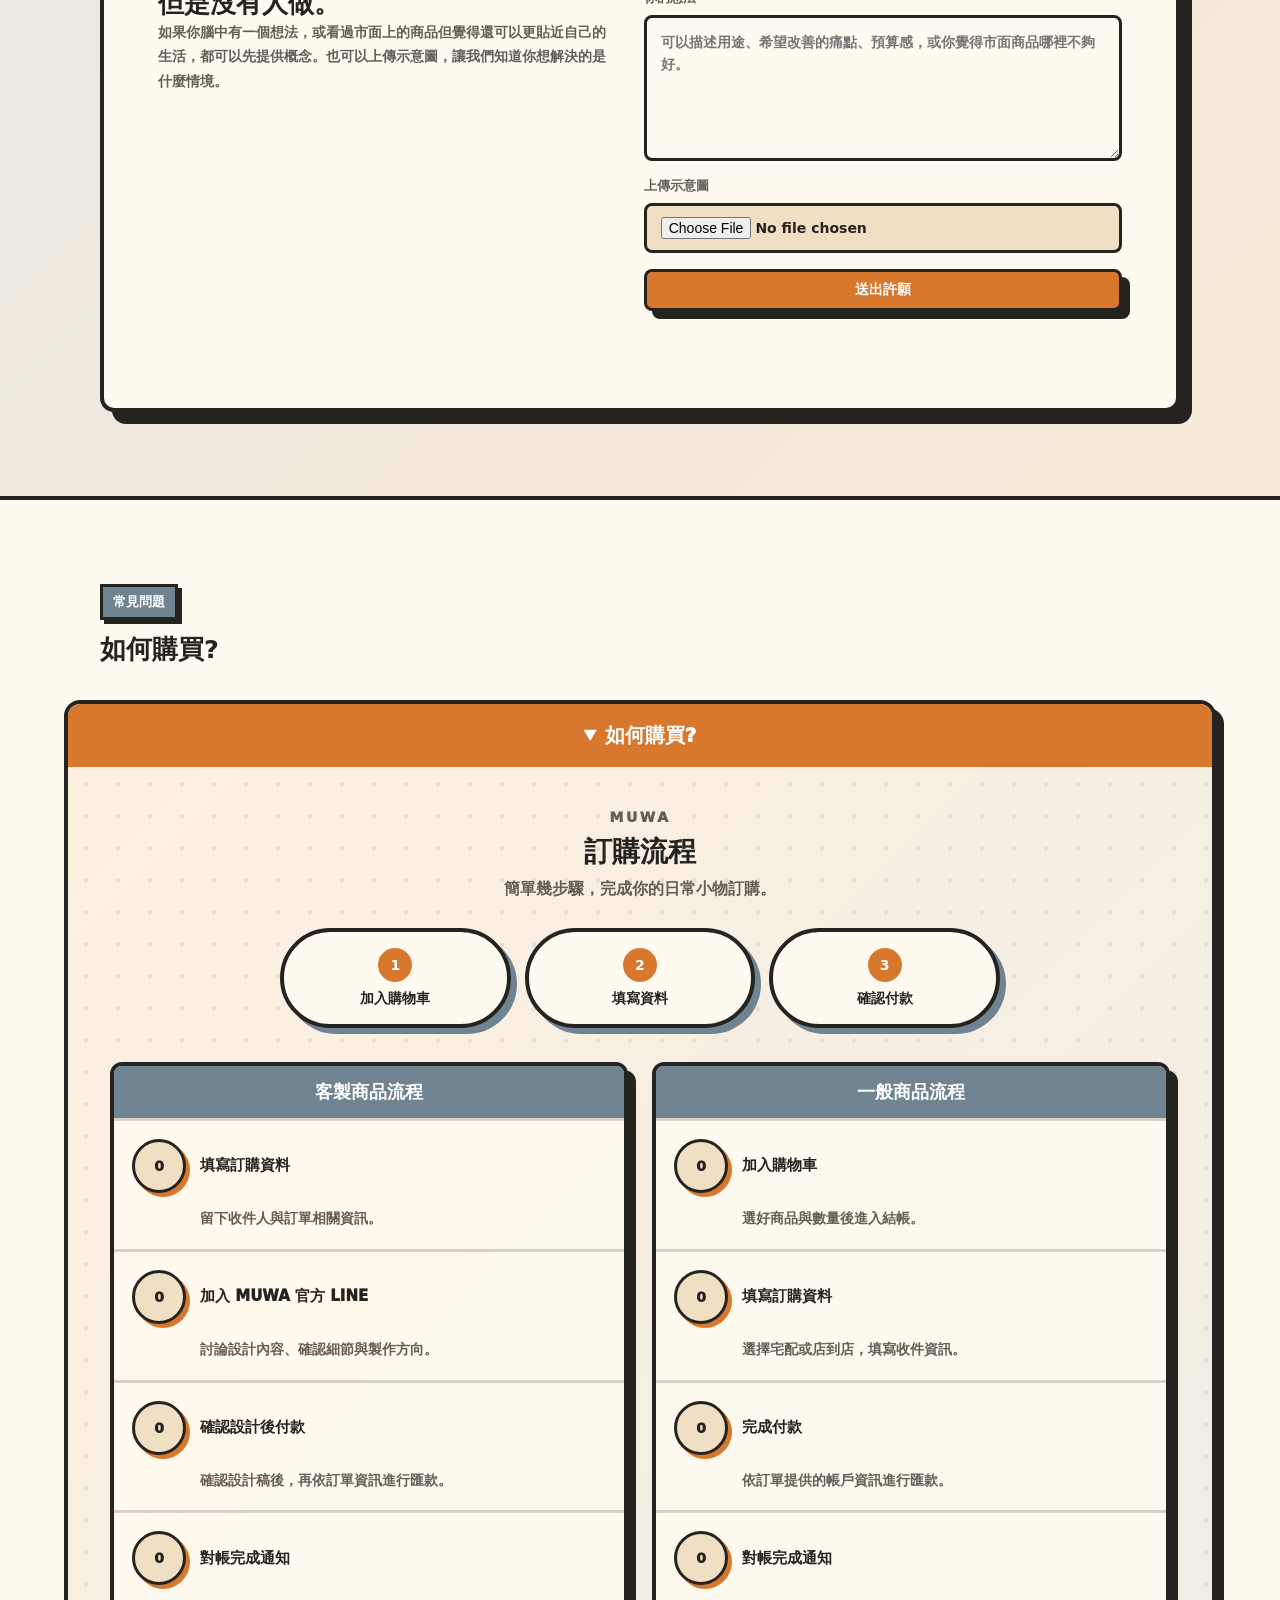
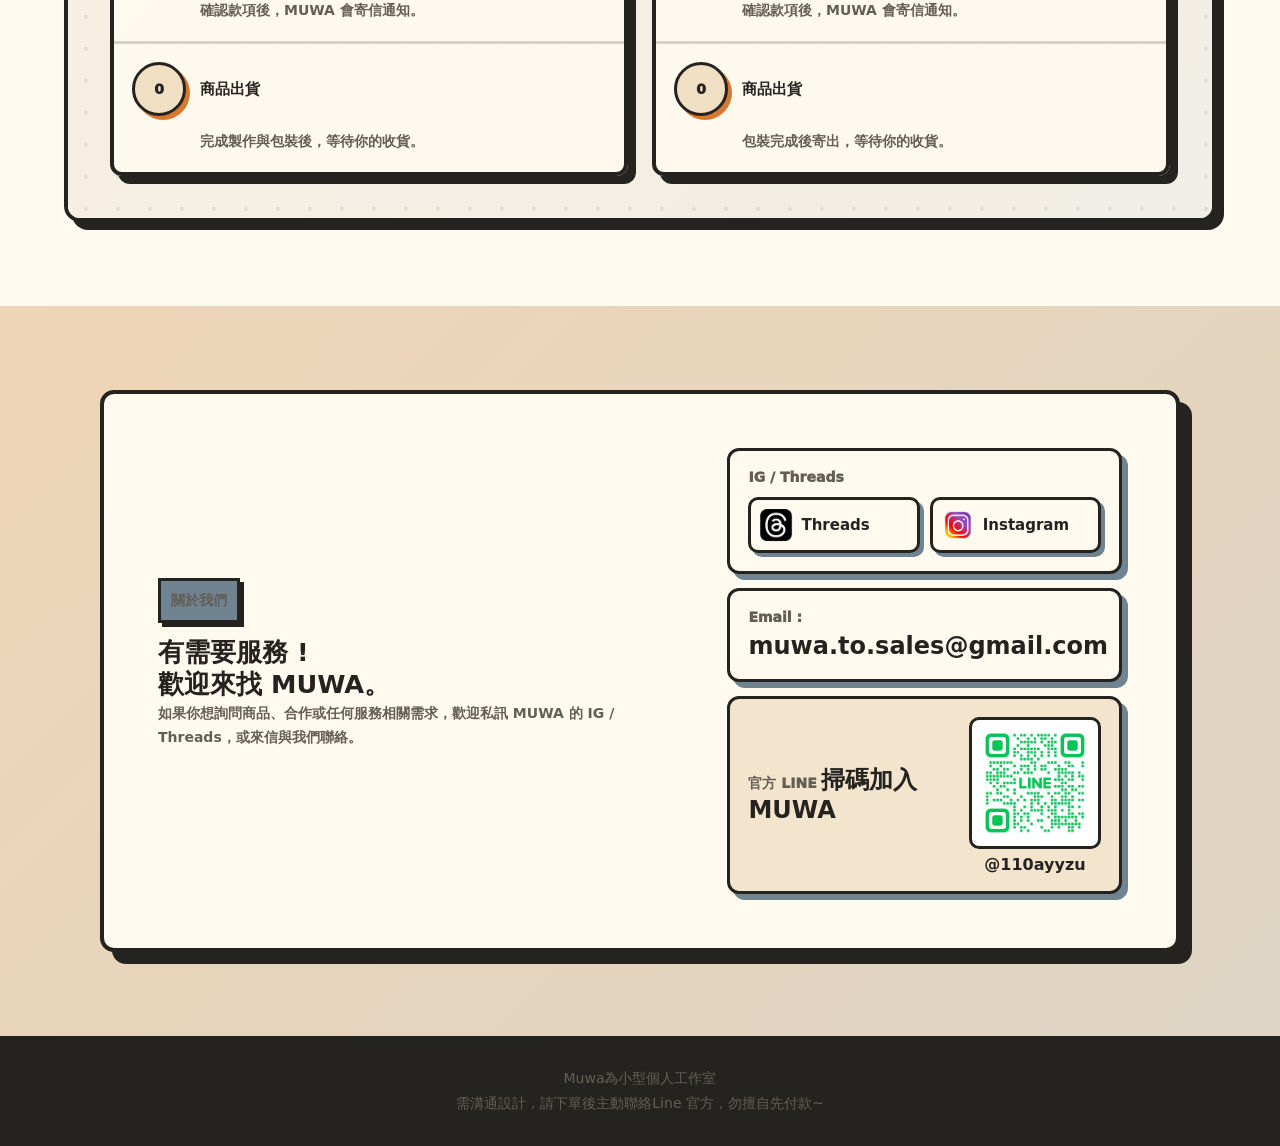
==== commit 36a80698: "Compact storefront typography" ====
--- a/index.html
+++ b/index.html
@@ -9,7 +9,7 @@
       content="MUWA 把實際做好、自己也願意使用的商品整理上架。讓每一件日常物品，都多一點關於你的元素與情感價值。"
     />
     <meta name="build-version" content="20260705-about-line-layout" />
-    <link rel="stylesheet" href="./styles.css?v=20260706-type-zero-addon-2" />
+    <link rel="stylesheet" href="./styles.css?v=20260706-compact-type-scale" />
   </head>
   <body>
     <header class="site-header" aria-label="主要導覽">
@@ -245,6 +245,6 @@
     </footer>
 
     <script src="./config.js?v=20260704-backend-wishlist-cache"></script>
-    <script src="./script.js?v=20260706-type-zero-addon-2"></script>
+    <script src="./script.js?v=20260706-compact-type-scale"></script>
   </body>
 </html>
--- a/styles.css
+++ b/styles.css
@@ -2514,6 +2514,170 @@
   }
 }
 
+/* Compact type scale based on modern shop layouts: readable, but less screen-hungry. */
+body {
+  font-size: 14px;
+}
+
+h1 {
+  font-size: clamp(26px, 2.6vw, 34px);
+  line-height: 1.15;
+}
+
+h2,
+.line-panel h2,
+.order-panel h2 {
+  font-size: clamp(20px, 2vw, 26px);
+  line-height: 1.25;
+}
+
+h3,
+.product-copy h3,
+.admin-item h3 {
+  font-size: 18px;
+  line-height: 1.35;
+}
+
+.section-copy > p:not(.section-kicker),
+.section-heading > p,
+.quality-panel > .section-copy p:not(.section-kicker),
+.wishlist-panel p,
+.order-card p,
+.hero-lede,
+.product-copy span,
+.product-copy-main p,
+.check-list p,
+.faq-list p,
+.detail-description,
+.detail-note,
+.detail-tab-panel p,
+.detail-tab-panel[data-current-tab="shipping"] pre,
+.cart-row p {
+  font-size: 14px;
+  line-height: 1.75;
+}
+
+.section-kicker,
+.quiet-line,
+.product-copy strong,
+.product-detail-pill,
+.product-copy .category,
+.form-message,
+label {
+  font-size: 13px;
+}
+
+.button,
+.filter-button,
+.header-cta,
+.cart-button,
+.social-button,
+input,
+select,
+textarea {
+  font-size: 14px;
+}
+
+.detail-info h2 {
+  font-size: clamp(22px, 2.2vw, 28px);
+  line-height: 1.2;
+}
+
+.detail-price {
+  font-size: clamp(20px, 2vw, 24px);
+  line-height: 1.15;
+}
+
+.purchase-option-name,
+.addon-option-row span {
+  font-size: 14px;
+}
+
+.purchase-subtotal,
+.purchase-total,
+.addon-option-row strong {
+  font-size: 14px;
+}
+
+.option-qty button,
+.option-qty span,
+.cart-qty button,
+.cart-qty span,
+.quantity-control button,
+.quantity-control span {
+  font-size: 14px;
+}
+
+.detail-tabs button {
+  min-height: 44px;
+  font-size: 14px;
+}
+
+.detail-tab-panel h3 {
+  font-size: 18px;
+}
+
+.flow-heading strong {
+  font-size: clamp(22px, 2.6vw, 28px);
+}
+
+.flow-panel h3 {
+  font-size: 18px;
+}
+
+.flow-panel li span {
+  font-size: 15px;
+}
+
+.order-success h2 {
+  font-size: clamp(24px, 3.4vw, 30px);
+}
+
+.success-check {
+  width: 66px;
+  height: 66px;
+  font-size: 40px;
+}
+
+@media (max-width: 640px) {
+  h1 {
+    font-size: 24px;
+  }
+
+  h2,
+  .detail-info h2,
+  .line-panel h2,
+  .order-panel h2 {
+    font-size: 20px;
+  }
+
+  h3,
+  .product-copy h3 {
+    font-size: 17px;
+  }
+
+  .hero-lede,
+  .detail-description,
+  .detail-note,
+  .detail-tab-panel p,
+  .detail-tab-panel[data-current-tab="shipping"] pre {
+    font-size: 14px;
+  }
+
+  .detail-price {
+    font-size: 20px;
+  }
+
+  .button,
+  .filter-button,
+  .cart-button,
+  input,
+  select,
+  textarea {
+    font-size: 13px;
+  }
+}
+
 @media (prefers-reduced-motion: reduce) {
   *,
   *::before,
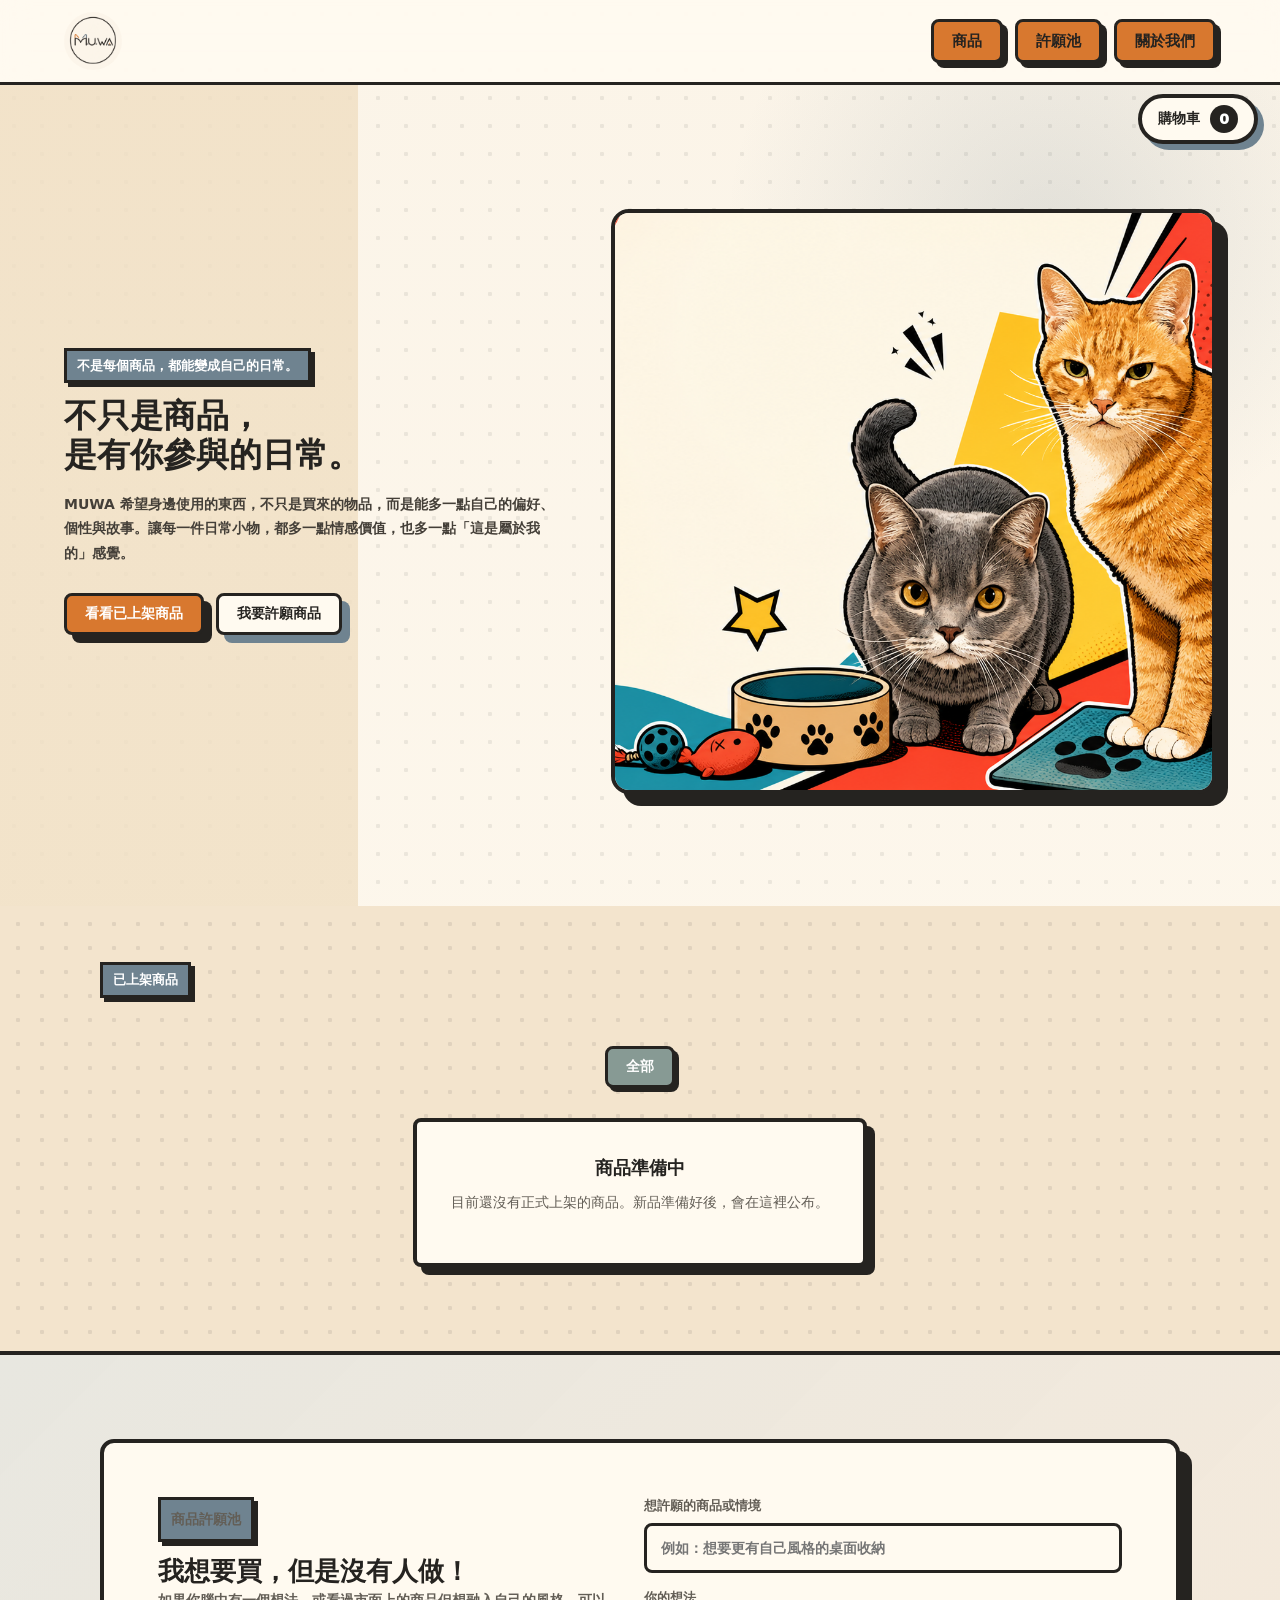
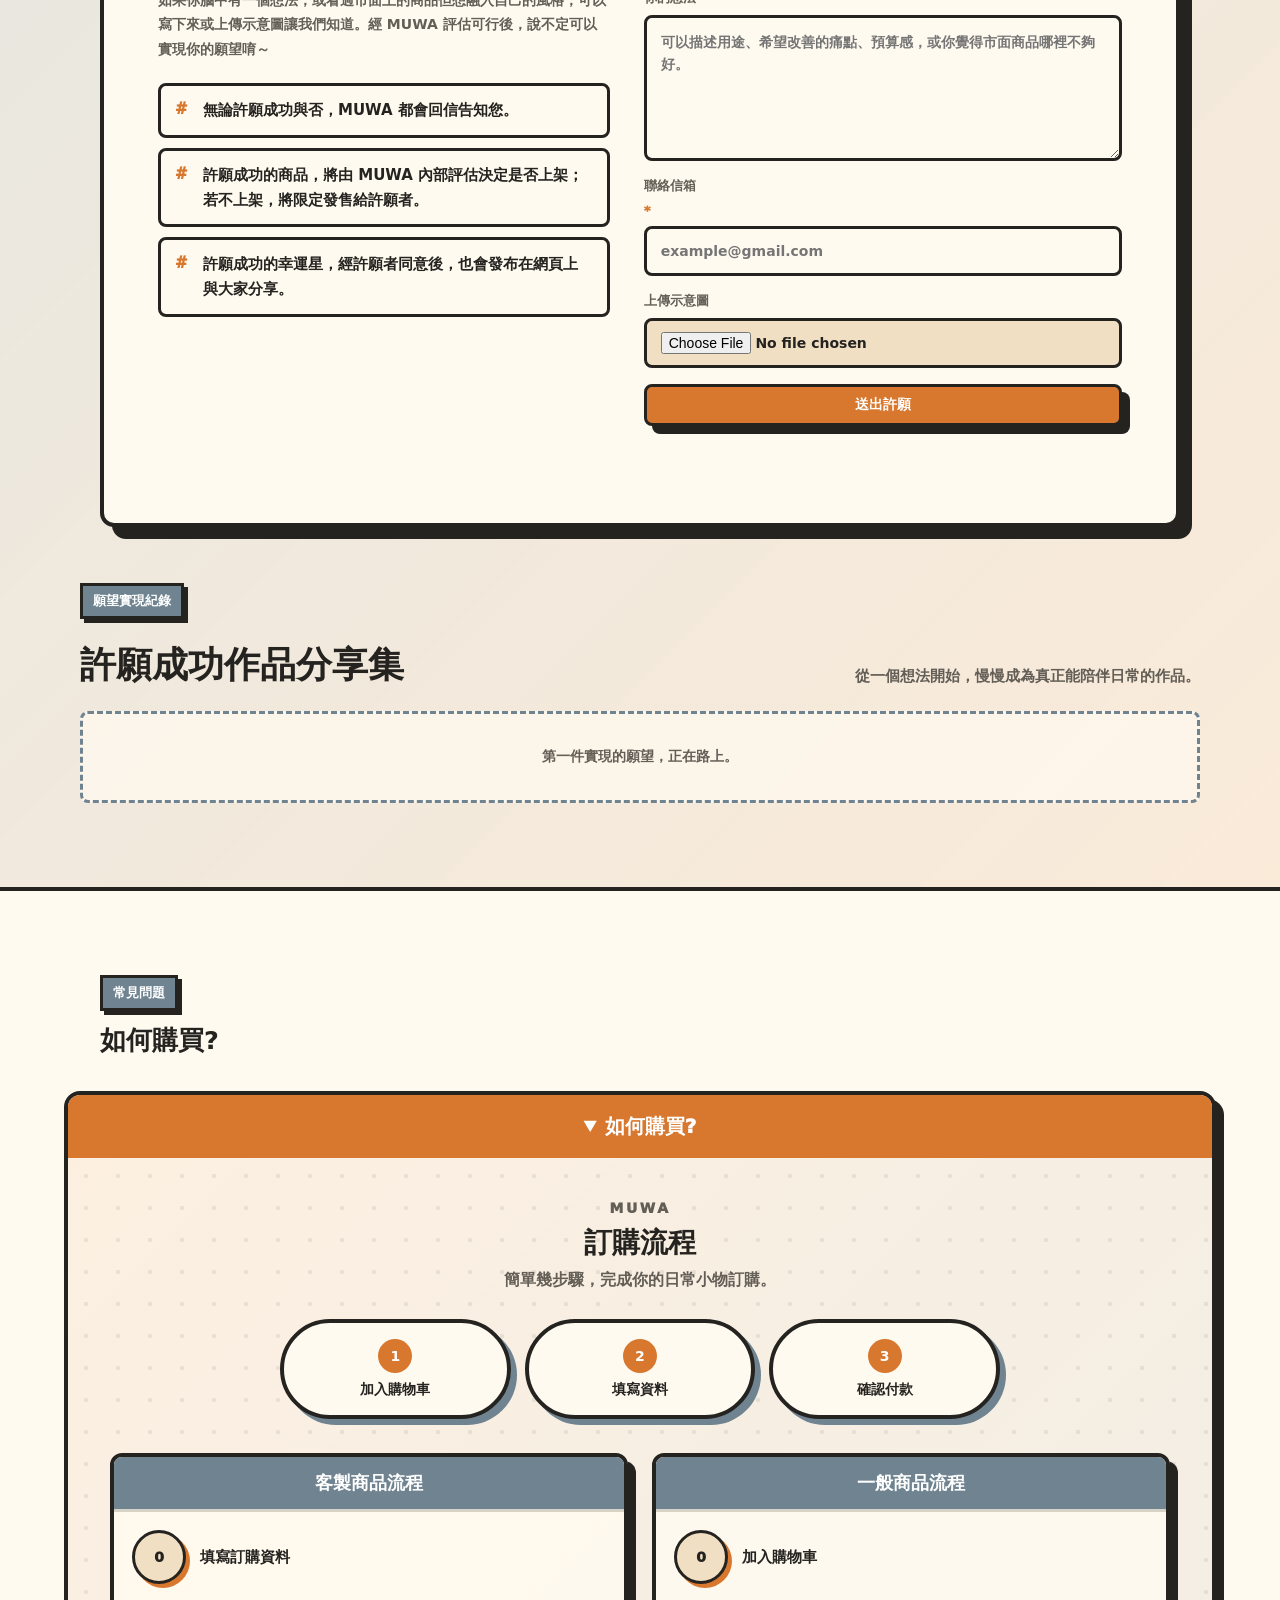
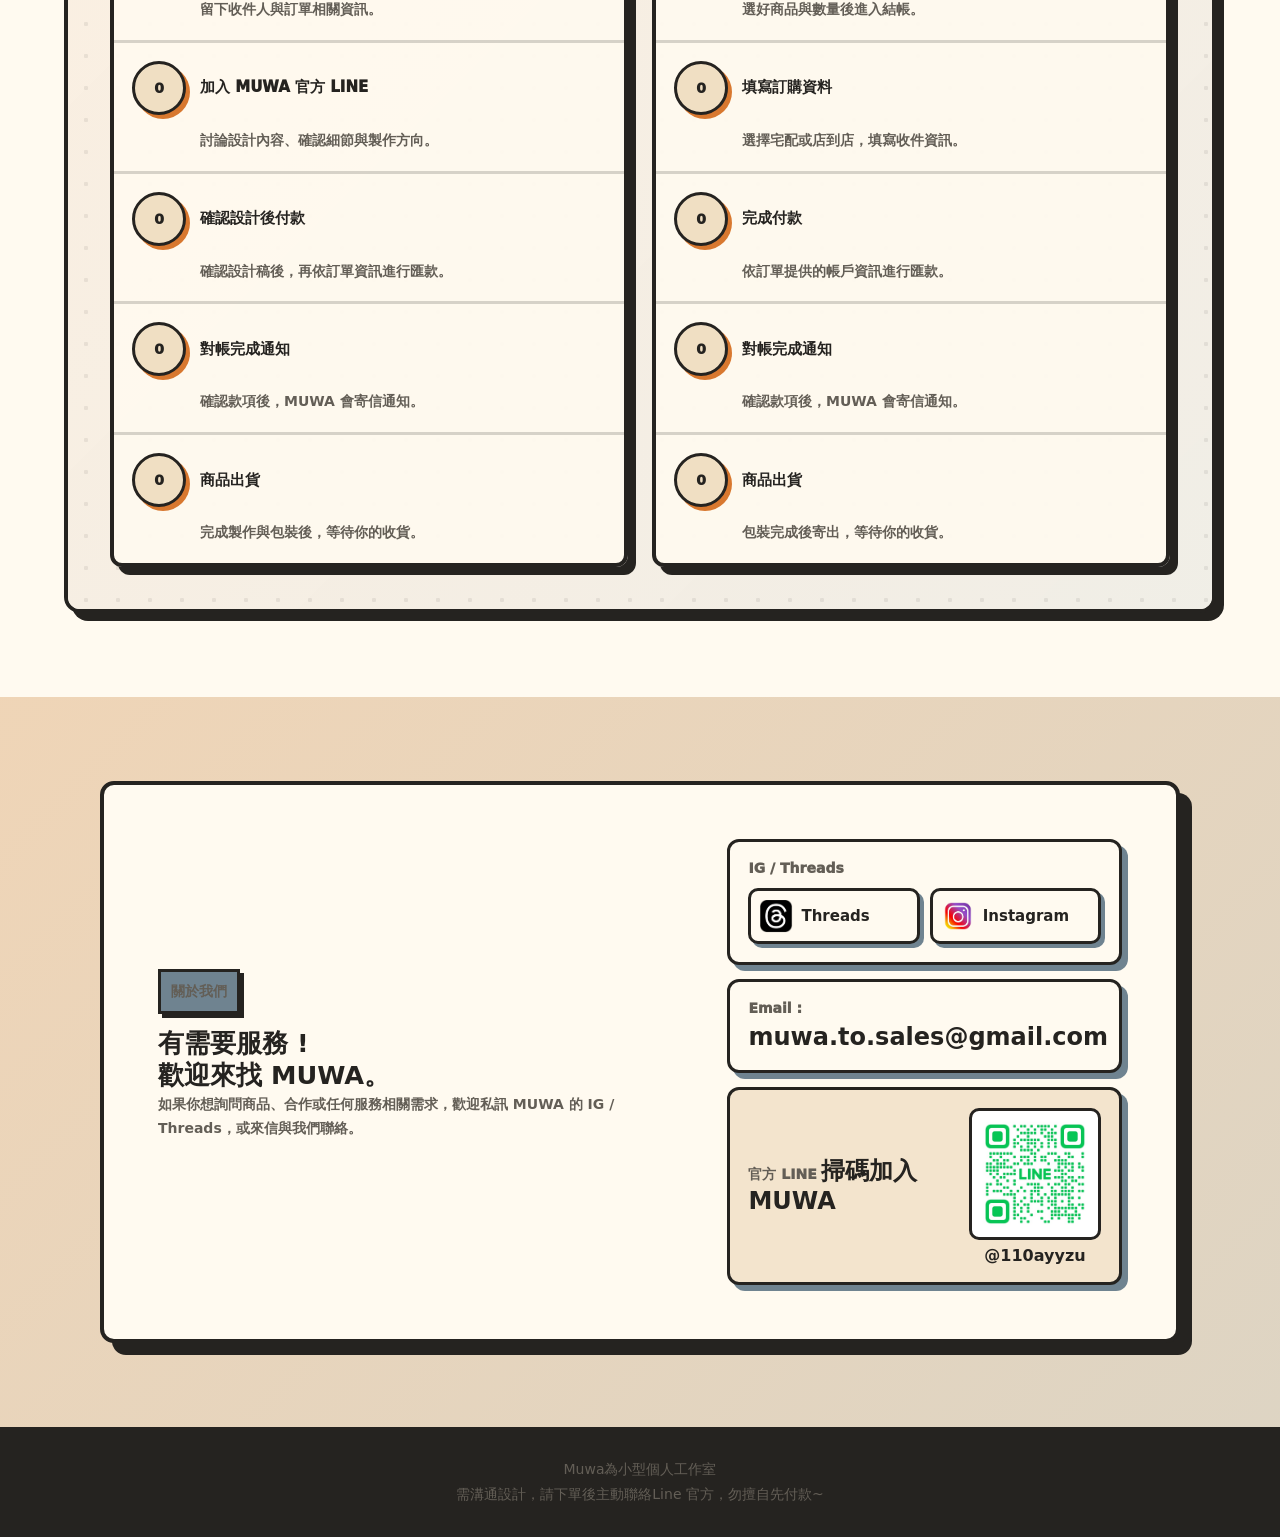
==== commit e5f54077: "新增許願作品集與聯絡信箱" ====
--- a/index.html
+++ b/index.html
@@ -8,8 +8,8 @@
       name="description"
       content="MUWA 把實際做好、自己也願意使用的商品整理上架。讓每一件日常物品，都多一點關於你的元素與情感價值。"
     />
-    <meta name="build-version" content="20260705-about-line-layout" />
-    <link rel="stylesheet" href="./styles.css?v=20260706-compact-type-scale" />
+    <meta name="build-version" content="20260727-wishlist-showcase" />
+    <link rel="stylesheet" href="./styles.css?v=20260727-wishlist-showcase" />
   </head>
   <body>
     <header class="site-header" aria-label="主要導覽">
@@ -67,13 +67,15 @@
         <div class="wishlist-panel">
           <div>
             <p class="section-kicker">商品許願池</p>
-            <h2 id="wishlist-title">
-              我想要買，<br />
-              但是沒有人做。
-            </h2>
+            <h2 id="wishlist-title">我想要買，但是沒有人做！</h2>
             <p>
-              如果你腦中有一個想法，或看過市面上的商品但覺得還可以更貼近自己的生活，都可以先提供概念。也可以上傳示意圖，讓我們知道你想解決的是什麼情境。
+              如果你腦中有一個想法，或看過市面上的商品但想融入自己的風格，可以寫下來或上傳示意圖讓我們知道。經 MUWA 評估可行後，說不定可以實現你的願望唷～
             </p>
+            <ul class="wishlist-notes" aria-label="許願須知">
+              <li>無論許願成功與否，MUWA 都會回信告知您。</li>
+              <li>許願成功的商品，將由 MUWA 內部評估決定是否上架；若不上架，將限定發售給許願者。</li>
+              <li>許願成功的幸運星，經許願者同意後，也會發布在網頁上與大家分享。</li>
+            </ul>
           </div>
           <form class="wishlist-form">
             <label>
@@ -83,6 +85,10 @@
             <label>
               你的想法
               <textarea name="wishDetail" rows="5" placeholder="可以描述用途、希望改善的痛點、預算感，或你覺得市面商品哪裡不夠好。"></textarea>
+            </label>
+            <label>
+              聯絡信箱 <span class="required-mark" aria-hidden="true">*</span>
+              <input type="email" name="wishEmail" autocomplete="email" placeholder="example@gmail.com" required />
             </label>
             <label>
               上傳示意圖
@@ -91,6 +97,20 @@
             <button class="button primary" type="submit">送出許願</button>
             <p class="form-message" role="status" aria-live="polite"></p>
           </form>
+        </div>
+        <div class="wishlist-showcase" aria-labelledby="wishlist-showcase-title">
+          <div class="wishlist-showcase-heading">
+            <div>
+              <p class="section-kicker">願望實現紀錄</p>
+              <h3 id="wishlist-showcase-title">許願成功作品分享集</h3>
+            </div>
+            <p>從一個想法開始，慢慢成為真正能陪伴日常的作品。</p>
+          </div>
+          <div class="wishlist-showcase-grid" id="wishlist-showcase-grid" aria-live="polite">
+            <div class="wishlist-showcase-empty">
+              <strong>作品載入中～請稍後～</strong>
+            </div>
+          </div>
         </div>
       </section>
 
@@ -244,7 +264,7 @@
       </p>
     </footer>
 
-    <script src="./config.js?v=20260704-backend-wishlist-cache"></script>
-    <script src="./script.js?v=20260706-compact-type-scale"></script>
+    <script src="./config.js?v=20260727-wishlist-showcase"></script>
+    <script src="./script.js?v=20260727-wishlist-showcase"></script>
   </body>
 </html>
--- a/styles.css
+++ b/styles.css
@@ -432,7 +432,8 @@
 .product-visual {
   position: relative;
   display: grid;
-  aspect-ratio: 1.15 / 1;
+  box-sizing: content-box;
+  aspect-ratio: 29 / 20;
   place-items: center;
   border-bottom: 4px solid var(--ink);
   overflow: hidden;
@@ -906,6 +907,51 @@
   color: var(--ink);
   font-size: 16px;
   font-weight: 950;
+}
+
+.variant-options {
+  display: grid;
+  gap: 10px;
+  padding: 10px;
+  background: #fff7e8;
+  border: 2px dashed rgba(37, 35, 32, .35);
+  border-radius: 8px;
+}
+
+.variant-group {
+  display: grid;
+  gap: 8px;
+}
+
+.variant-group p {
+  margin: 0;
+  color: var(--muted);
+  font-size: 13px;
+  font-weight: 950;
+}
+
+.variant-buttons {
+  display: flex;
+  flex-wrap: wrap;
+  gap: 8px;
+}
+
+.variant-button {
+  min-height: 34px;
+  padding: 5px 12px;
+  border: 3px solid var(--ink);
+  border-radius: 8px;
+  background: var(--paper);
+  color: var(--ink);
+  box-shadow: 3px 3px 0 var(--blue);
+  font-size: 13px;
+  font-weight: 950;
+}
+
+.variant-button.is-active {
+  background: var(--orange);
+  color: #fffaf0;
+  box-shadow: 3px 3px 0 var(--ink);
 }
 
 .addon-options {
@@ -1247,6 +1293,11 @@
   gap: 12px;
 }
 
+.cart-clear-button:disabled {
+  opacity: .45;
+  cursor: not-allowed;
+}
+
 .line-panel {
   width: min(520px, 100%);
   text-align: center;
@@ -1521,6 +1572,117 @@
   gap: 16px;
 }
 
+.wishlist-notes {
+  display: grid;
+  gap: 10px;
+  margin: 22px 0 0;
+  padding: 0;
+  list-style: none;
+}
+
+.wishlist-notes li {
+  position: relative;
+  padding: 12px 14px 12px 42px;
+  background: rgba(255, 250, 240, 0.76);
+  border: 3px solid var(--ink);
+  border-radius: 8px;
+  color: var(--ink);
+  font-size: 15px;
+  font-weight: 850;
+  line-height: 1.65;
+}
+
+.wishlist-notes li::before {
+  content: "#";
+  position: absolute;
+  top: 11px;
+  left: 14px;
+  color: var(--orange);
+  font-weight: 950;
+}
+
+.required-mark {
+  color: var(--orange);
+  font-weight: 950;
+}
+
+.wishlist-showcase {
+  width: min(1180px, calc(100% - 32px));
+  margin: 56px auto 0;
+}
+
+.wishlist-showcase-heading {
+  display: flex;
+  align-items: end;
+  justify-content: space-between;
+  gap: 28px;
+  margin-bottom: 22px;
+}
+
+.wishlist-showcase-heading h3 {
+  margin: 8px 0 0;
+  font-size: clamp(25px, 3vw, 36px);
+}
+
+.wishlist-showcase-heading > p {
+  max-width: 460px;
+  margin: 0;
+  color: var(--muted);
+  font-size: 15px;
+  font-weight: 800;
+  line-height: 1.7;
+}
+
+.wishlist-showcase-grid {
+  display: grid;
+  grid-template-columns: repeat(3, minmax(0, 1fr));
+  gap: 22px;
+}
+
+.wishlist-showcase-card {
+  overflow: hidden;
+  background: var(--paper);
+  border: 4px solid var(--ink);
+  border-radius: var(--radius);
+  box-shadow: var(--shadow);
+}
+
+.wishlist-showcase-card img {
+  display: block;
+  width: 100%;
+  aspect-ratio: 29 / 20;
+  object-fit: cover;
+  border-bottom: 4px solid var(--ink);
+}
+
+.wishlist-showcase-copy {
+  padding: 20px;
+}
+
+.wishlist-showcase-copy h4 {
+  margin: 0 0 10px;
+  font-size: 20px;
+}
+
+.wishlist-showcase-copy p {
+  margin: 0;
+  color: var(--muted);
+  font-size: 15px;
+  font-weight: 750;
+  line-height: 1.75;
+  white-space: pre-line;
+}
+
+.wishlist-showcase-empty {
+  grid-column: 1 / -1;
+  padding: 34px;
+  background: rgba(255, 250, 240, 0.72);
+  border: 3px dashed var(--blue);
+  border-radius: var(--radius);
+  color: var(--muted);
+  text-align: center;
+}
+
 .gallery-section .section-kicker {
   background: var(--yellow);
   color: var(--ink);
@@ -2151,6 +2313,10 @@
     grid-template-columns: 1fr;
   }
 
+  .wishlist-showcase-grid {
+    grid-template-columns: repeat(2, minmax(0, 1fr));
+  }
+
   .detail-info {
     padding-right: 0;
   }
@@ -2429,6 +2595,16 @@
     grid-template-columns: 1fr;
   }
 
+  .wishlist-showcase-heading {
+    display: grid;
+    align-items: start;
+    gap: 10px;
+  }
+
+  .wishlist-showcase-grid {
+    grid-template-columns: 1fr;
+  }
+
   .purchase-line,
   .addon-option-row {
     justify-items: start;
@@ -2439,6 +2615,16 @@
   .addon-option-row > span,
   .addon-option-row > strong {
     width: 100%;
+  }
+
+  .variant-buttons {
+    gap: 7px;
+  }
+
+  .variant-button {
+    min-height: 32px;
+    padding: 5px 10px;
+    font-size: 12px;
   }
 
   .option-qty {
